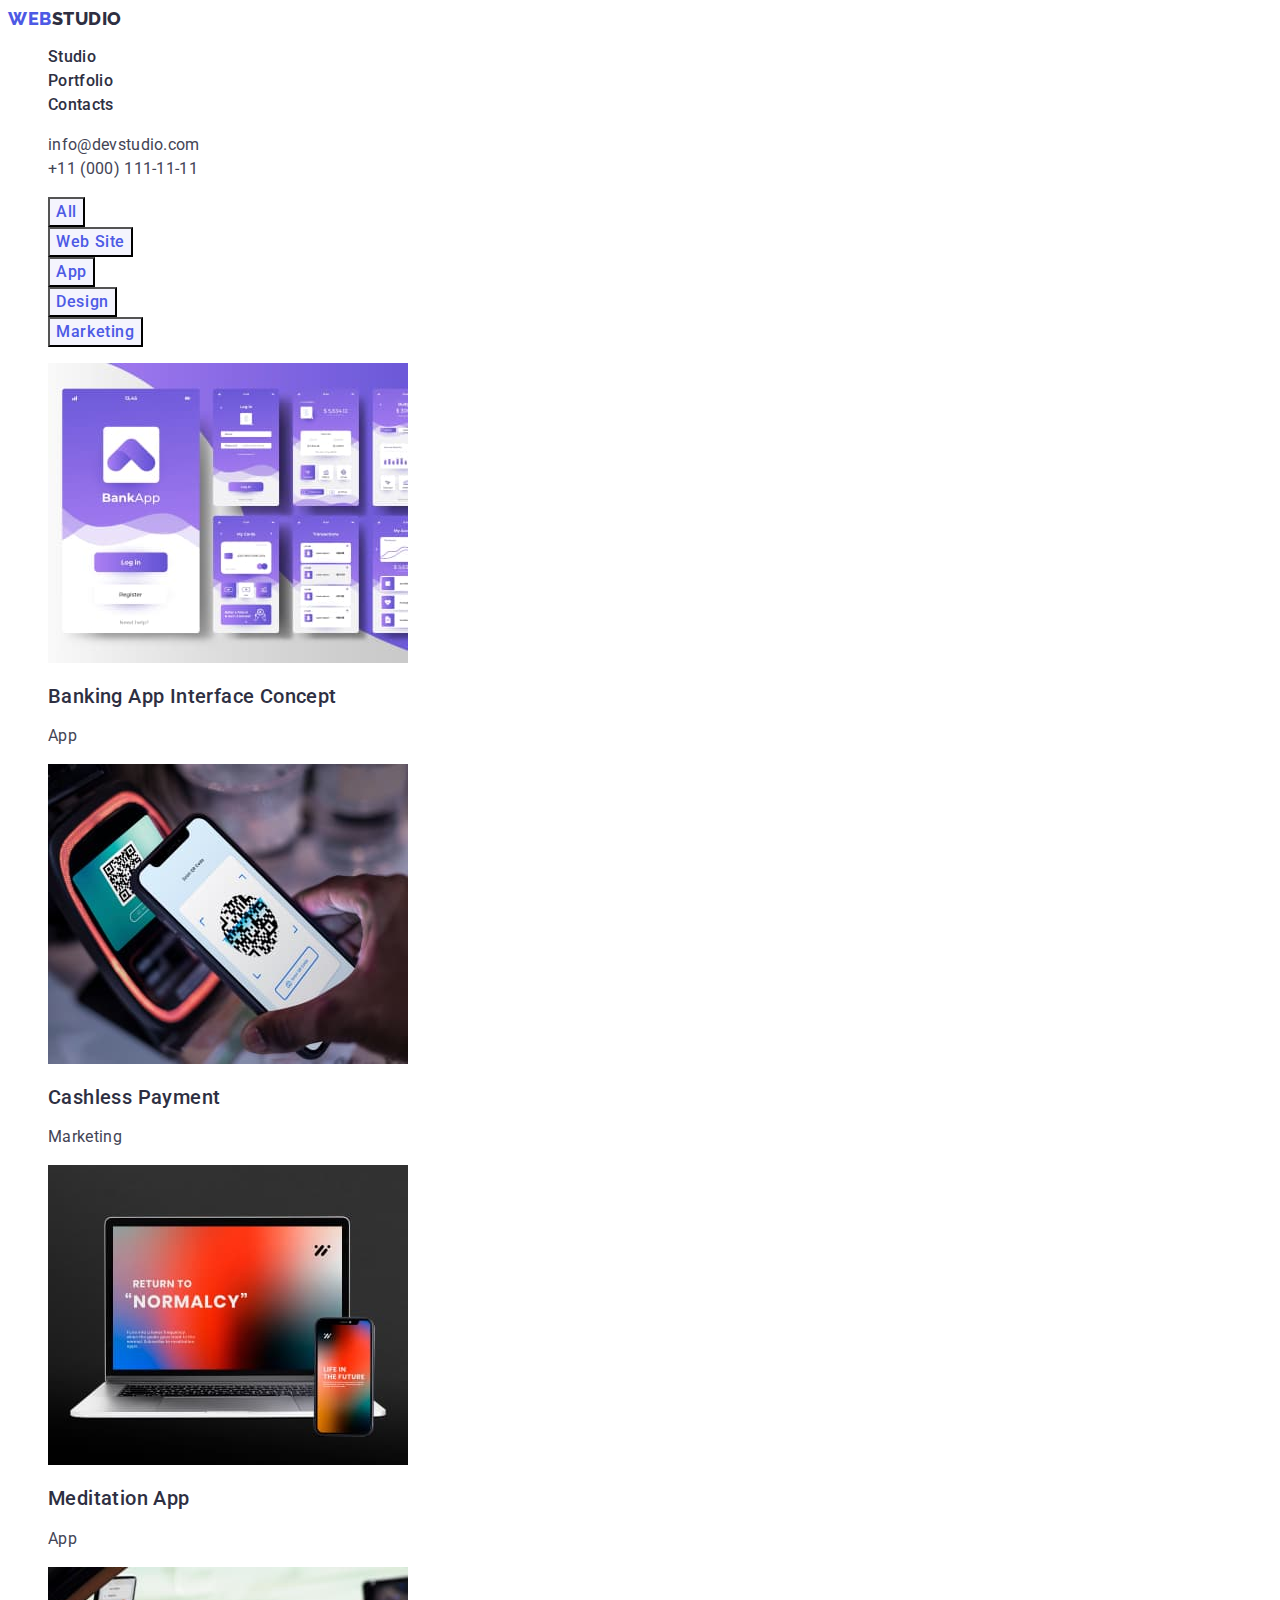
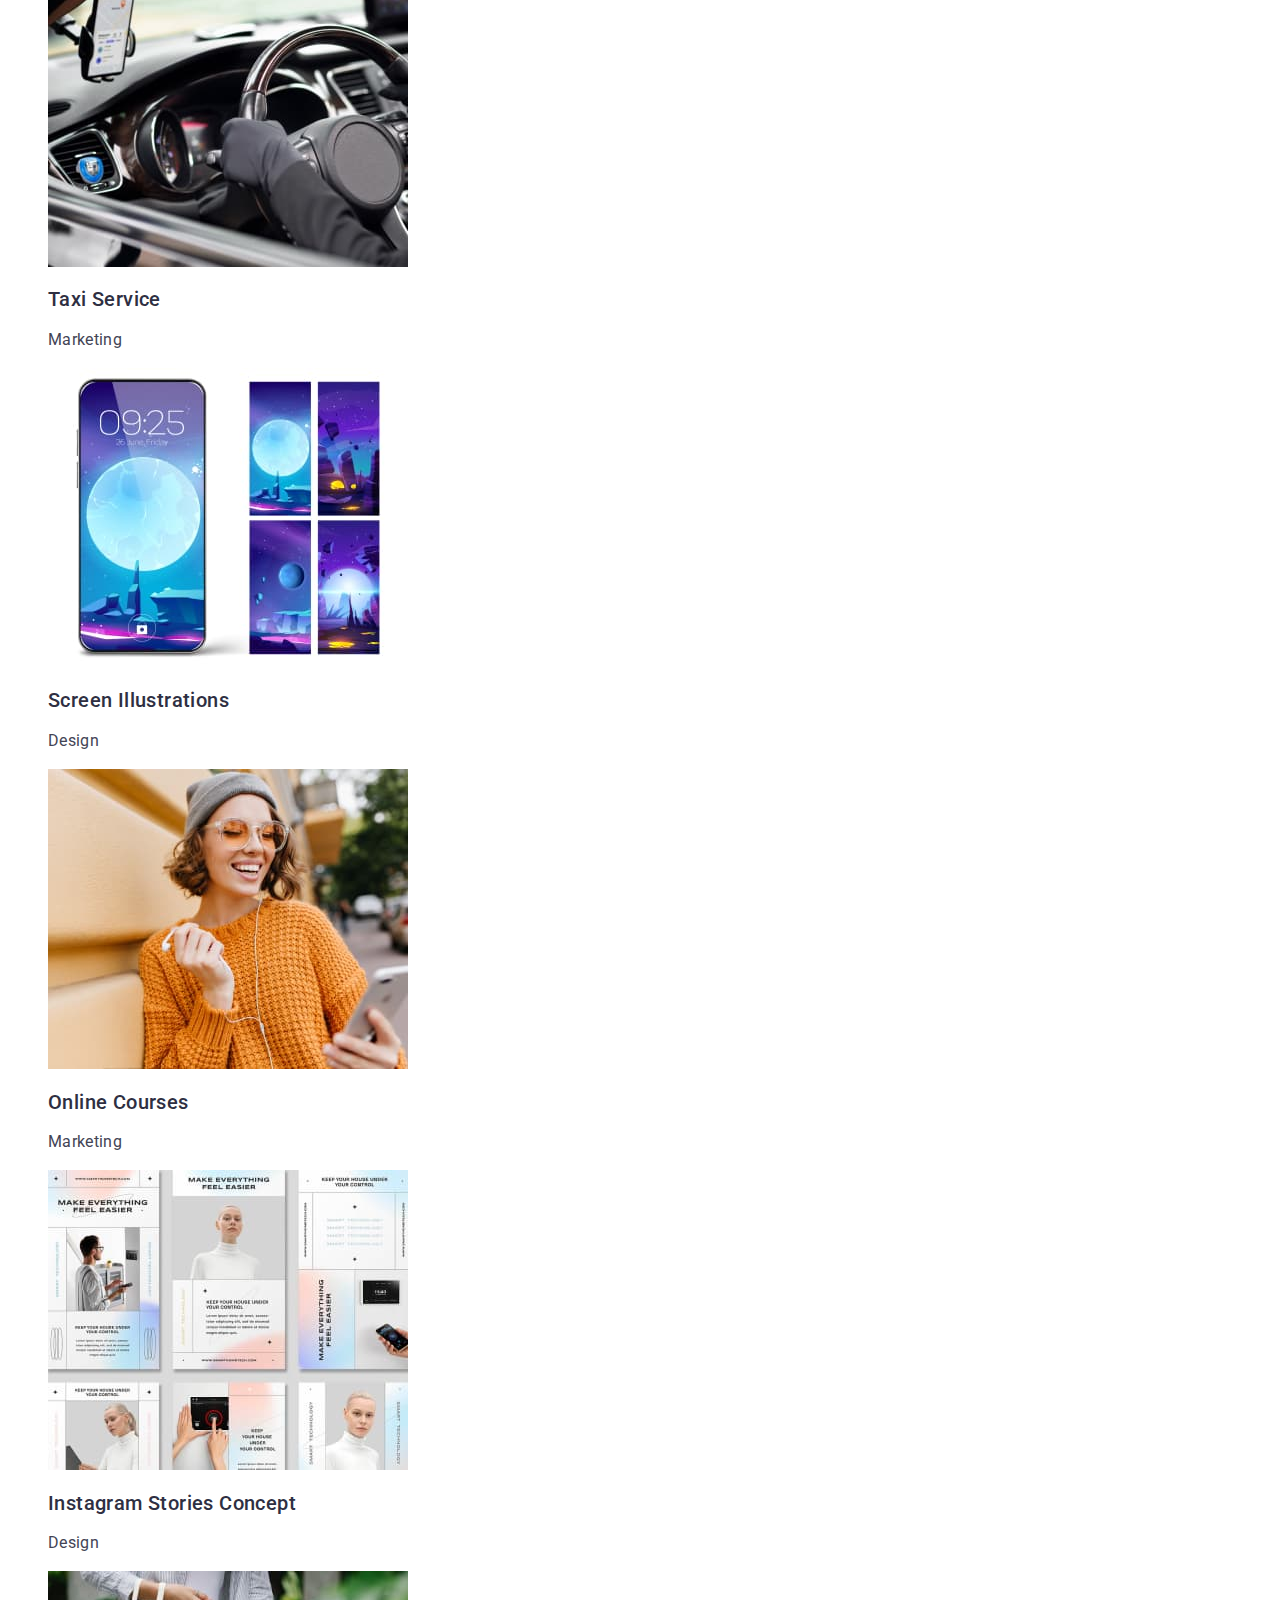
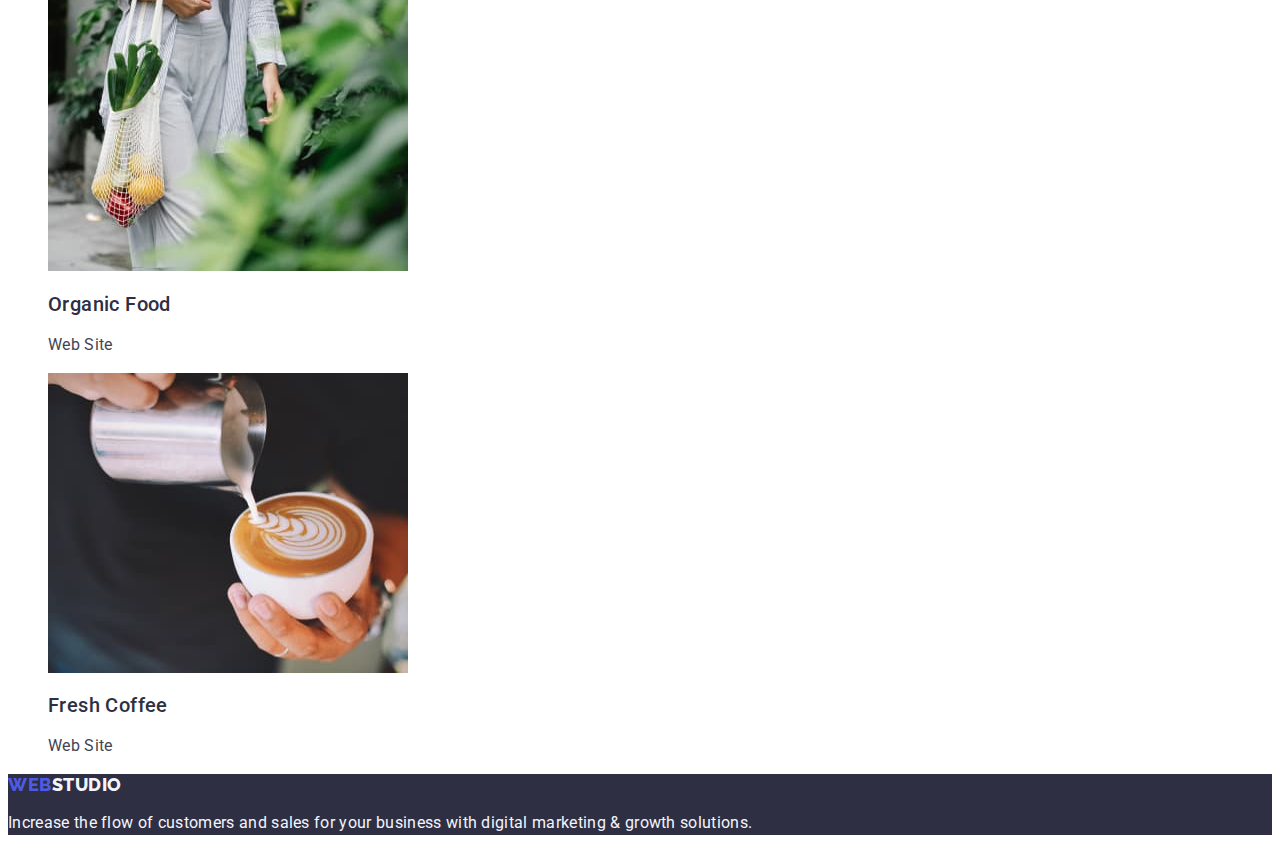
==== portfolio.html @ 02fd7aea "Initial commit" ====
<!DOCTYPE html>
<html lang="en">
<head>
    <meta charset="UTF-8">
    <meta http-equiv="X-UA-Compatible" content="IE=edge">
    <meta name="viewport" content="width=device-width, initial-scale=1.0">
    <title>Portfolio</title>
    <link rel="preconnect" href="https://fonts.googleapis.com">
    <link rel="preconnect" href="https://fonts.gstatic.com" crossorigin>
    <link href="https://fonts.googleapis.com/css2?family=Raleway:wght@800&family=Roboto:wght@400;500;700&display=swap" rel="stylesheet">
<link rel="stylesheet" href="./css/styles.css" />
</head>
<body>
    <!-- ============= HEADER ============= -->
<header class="page-header">
    <nav class="page-navigation">
        <a class="logo link" href="./index.html" rel="noopener noreferrer">Web<span class="logo-span">Studio</span></a>
        <ul class="nav-list list">
            <li class="nav-item">
                <a class="nav-link link" href="./index.html" rel="noopener noreferrer">Studio</a>
            </li>
            <li class="nav-item">
                <a class="nav-link link" href="./portfolio.html" rel="noopener noreferrer">Portfolio</a>
            </li>
            <li class="nav-item">
                <a class="nav-link link" href="" rel="noopener noreferrer">Contacts</a>
            </li>
        </ul>
    </nav>
    <address class="page-address">
        <ul class="address-list list">
            <li class="address-item">
                <a class="header-contacts link" href="mailto:info@devstudio.com">info@devstudio.com</a>
            </li>
            <li class="address-item">
                <a class="header-contacts link" href="tel:+110001111111">+11 (000) 111-11-11</a>
            </li>
        </ul>
    </address>
</header>
<!-- ================== MAIN ================== -->
    <main>
   <section class="portfolio-section">
                    <h1 hidden>Portfolio</h1>
            <ul class="portfolio-btn-list list">
                <li class="portfolio-btn-item">
                    <button class="portfolio-btn" type="button">All</button></li>
                <li class="portfolio-btn-item">
                    <button class="portfolio-btn" type="button">Web Site</button></li>
                <li class="portfolio-btn-item">
                    <button class="portfolio-btn" type="button">App</button></li>
                <li class="portfolio-btn-item">
                    <button class="portfolio-btn" type="button">Design</button></li>
                <li class="portfolio-btn-item">
                    <button class="portfolio-btn" type="button">Marketing</button></li>
            </ul>
            <!-- ========== LIST PICTURES ========== -->
            <ul class="portfolio-image-list list">
                <li class="portfolio-image-item">
                    <a class="portfolio-image-link link" href="">
                        <img class="portfolio-image" src="./images/port_img1.jpg" alt="Banking App Interface Concept picture" width="360">
                                                 
         <h2 class="portfolio-image-title"> Banking App Interface Concept</h2>
            <p class="portfolio-image-suptitle">App</p>
                    </a>
                </li>
                <li class="portfolio-image-item">
                    <a class="portfolio-image-link link" href="">
                        <img class="portfolio-image" src="./images/port_img2.jpg" alt="Cashless Payment picture" width="360">
                                   <h2 class="portfolio-image-title">Cashless Payment</h2>
                       <p class="portfolio-image-suptitle">Marketing</p>
                    </a>
                </li>
                <li class="portfolio-image-item">
                    <a class="portfolio-image-link link" href="">
                        <img class="portfolio-image" src="./images/port_img3.jpg" alt="Meditation App picture" width="360">
                     <h2 class="portfolio-image-title">Meditation App</h2>
                 <p class="portfolio-image-suptitle">App</p>
                    </a>
                </li>
                <li class="portfolio-image-item">
                    <a class="portfolio-image-link link" href="">
                        <img class="portfolio-image" src="./images/port_img4.jpg" alt="Taxi Service picture" width="360">
                <h2 class="portfolio-image-title">Taxi Service</h2>
                  <p class="portfolio-image-suptitle">Marketing</p>
                    </a>
                </li>
                <li class="portfolio-image-item">
                    <a class="portfolio-image-link link" href="">
                        <img class="portfolio-image" src="./images/port_img5.jpg" alt="Screen Illustrations picture" width="360">
                                                         <h2 class="portfolio-image-title">Screen Illustrations                                                                                                           </h2>
                     <p class="portfolio-image-suptitle">Design</p>
                    </a>
                </li>
                <li class="portfolio-image-item">
                    <a class="portfolio-image-link link" href="">
                        <img class="portfolio-image" src="./images/port_img6.jpg" alt="Online Courses picture" width="360">
             <h2 class="portfolio-image-title">Online Courses  </h2>
              <p class="portfolio-image-suptitle">Marketing</p>
                    </a>
                </li>
                <li class="portfolio-image-item">
                    <a class="portfolio-image-link link" href="">
                        <img class="portfolio-image" src="./images/port_img7.jpg" alt="Instagram Stories Concept picture" width="360">
                                <h2 class="portfolio-image-title">Instagram Stories Concept   </h2>
                      <p class="portfolio-image-suptitle">Design</p>
                    </a>
                </li>
                <li class="portfolio-image-item">
                    <a class="portfolio-image-link link" href="">
                        <img class="portfolio-image" src="./images/port_img8.jpg" alt="Organic Food picture" width="360">
          <h2 class="portfolio-image-title">Organic Food           </h2>
                                <p class="portfolio-image-suptitle">Web Site</p>
                    </a>
                </li>
                <li class="portfolio-image-item">
                    <a class="portfolio-image-link link" href="">
                        <img class="portfolio-image" src="./images/port_img9.jpg" alt="Fresh Coffee picture" width="360">
                <h2 class="portfolio-image-title">Fresh Coffee</h2>
             <p class="portfolio-image-suptitle">Web Site</p>
                    </a>
                </li>
            </ul>
        </section>
    </main>
<footer class="footer-section">
    <a class="logo link" href="./index.html" rel="noopener noreferrer">Web<span
            class="footer-logo">Studio</span></a>
    <p class="footer-suptitle">Increase the flow of customers and sales for your business with digital marketing &
        growth solutions.</p>
</footer>
</body>
</html>
---- css/styles.css ----
:root 
{--main-bg-color: #FFFFFF;
--iris-btn-background: #4D5AE5;
--main-text-color: #2E2F42;
--slate-contacts-color: #434455;
--hover-ocean-color: #404BBF;
--cloud-suptitle-light: #F4F4FD;}

body 
{font-family: "Roboto", sans-serif;
    background-color: var(--main-bg-color);
    color: var(--slate-contacts-color);
font-style: normal;}

.link {text-decoration: none;}
.list {list-style: none;}

    /* ========= HEADER ========= */
.logo 
{font-family: 'Raleway', sans-serif;
    font-weight: 800;
    font-size: 18px;
    line-height: 1.17;
     letter-spacing: 0.03em;
    text-transform: uppercase;
    color: var(--iris-btn-background);}

    .logo-span
    {font-family: 'Raleway', sans-serif;
        font-weight: 800;
        font-size: 18px;
        line-height: 1.17;
          letter-spacing: 0.03em;
        text-transform: uppercase;    
        color: var(--main-text-color);}
.nav-list
{list-style: none;}

 .nav-link 
 {  font-weight: 500;
    font-size: 16px;
    line-height: 1.5;
    letter-spacing: 0.02em;
    color: var(--main-text-color);}

    .nav-link:hover,
        .nav-link:focus 
        {color: var(--hover-ocean-color);}

    .page-address
    {font-style: normal;}
    
    .header-contacts
    {   font-weight: 400;
        font-size: 16px;
        line-height: 1.5;
        letter-spacing: 0.02em;
        color: var(--slate-contacts-color);}

.header-contacts:hover,
.header-contacts:focus 
{color: var(--hover-ocean-color);}

        /* ========= HERO ========= */
      .hero-section
        {background-color: var(--main-text-color);}

     .hero-title 
        {font-weight: 700;
            font-size: 56px;
            line-height: 1.07;
            text-align: center;
            letter-spacing: 0.02em;
            color: var(--main-bg-color);}

    .hero-btn
      {font-family: "Roboto", sans-serif;
        font-weight: 500;
         font-size: 16px;
        line-height: 1.5;
              letter-spacing: 0.04em;
        color: var(--main-bg-color);
           background-color: var(--iris-btn-background);
          cursor: pointer;
     } 
        
    .hero-btn:hover,
        .hero-btn:focus
        {
          background-color: var(--hover-ocean-color);} 

        /* ========= ADVANTAGES ========= */
        .advantages-list 
        {list-style: none;}

        .advantages-title
        {font-weight: 500;
          font-size: 20px;
          line-height: 1.2;
          letter-spacing: 0.02em;      
          color: var(--main-text-color);}

          .advantages-suptitle
          {font-weight: 400;
            font-size: 16px;
            line-height: 1.5;
           letter-spacing: 0.02em;
           color: var(--slate-contacts-color);}

           /* ========= ACTIVITY ========= */
.activity-title
{font-weight: 700;
  font-size: 36px;
  line-height: 1.11;
  text-align: center;
  letter-spacing: 0.02em;
  text-transform: capitalize;
  color: var(--main-text-color);}

.activity-list
{list-style: none;}

 /* ========= OUR TEAM ========= */
.team-section {background-color: var(--cloud-suptitle-light);}

.team-title
{font-weight: 700;
  font-size: 36px;
  line-height: 1.11;
  text-align: center;
  letter-spacing: 0.02em;
  text-transform: capitalize;
  color: var(--main-text-color);}

  
  .team-item {background-color: var(--main-bg-color);}

  .team-name
  {font-weight: 500;
    font-size: 20px;
    line-height: 24px;
    
    letter-spacing: 0.02em;
      color: var(--main-text-color);}

      .team-suptitle
      {font-weight: 400;
        font-size: 16px;
        line-height: 24px;
              
        letter-spacing: 0.02em;
              color: var(--slate-contacts-color);}

/* ========= FOOTER ========= */
.footer-section
{background-color: var(--main-text-color);}

.logo
{font-family: 'Raleway', sans-serif;
  font-weight: 800;
  font-size: 18px;
  line-height: 1.17;
  letter-spacing: 0.03em;
  text-transform: uppercase;
  color: var(--iris-btn-background);}

  .footer-logo
  {font-family: 'Raleway', sans-serif;
    font-weight: 800;
    font-size: 18px;
    line-height: 1.17;
         letter-spacing: 0.03em;
    text-transform: uppercase;
      color: var(--cloud-suptitle-light);}

  .footer-suptitle
  {font-weight: 400;
    font-size: 16px;
    line-height: 1.5; 
    letter-spacing: 0.02em;
    color: var(--cloud-suptitle-light);}

    /* ========= PORTFOLIO ========= */

   .portfolio-btn
    {font-family: "Roboto", sans-serif;
      font-weight: 500;
      font-size: 16px;
      line-height: 1.5;
      letter-spacing: 0.04em;
          color: var(--iris-btn-background);
        background-color: var(--cloud-suptitle-light);
      cursor: pointer;}

      .portfolio-btn:hover,
      .portfolio-btn:focus
      {background-color: var(--hover-ocean-color);
        color: var(--main-bg-color);      }

.portfolio-image-list
{list-style: none;}

.portfolio-image-title
{font-weight: 500;
  font-size: 20px;
  line-height: 1.2;
  letter-spacing: 0.02em;
  color: var(--main-text-color);}

  .portfolio-image-suptitle
  {font-weight: 400;
    font-size: 16px;
    line-height: 1.5;
      letter-spacing: 0.02em;
      color: var(--slate-contacts-color);}
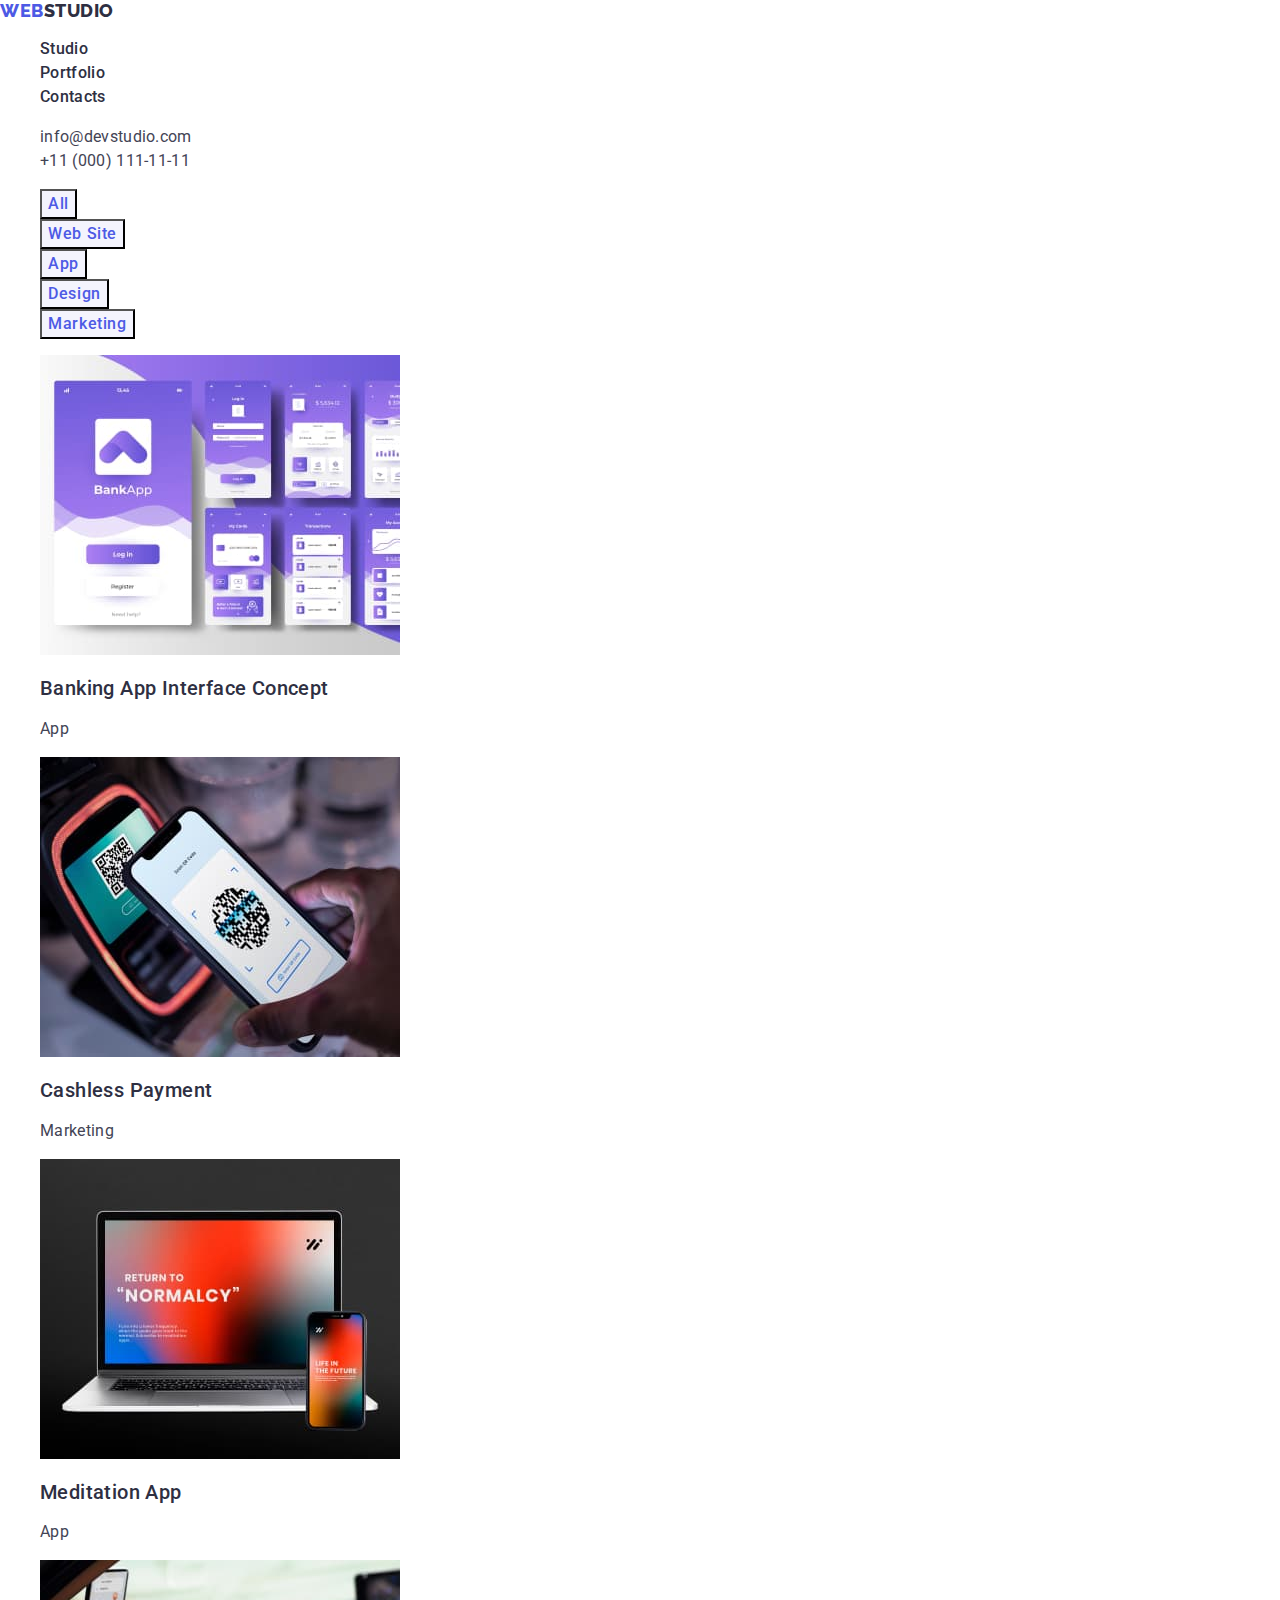
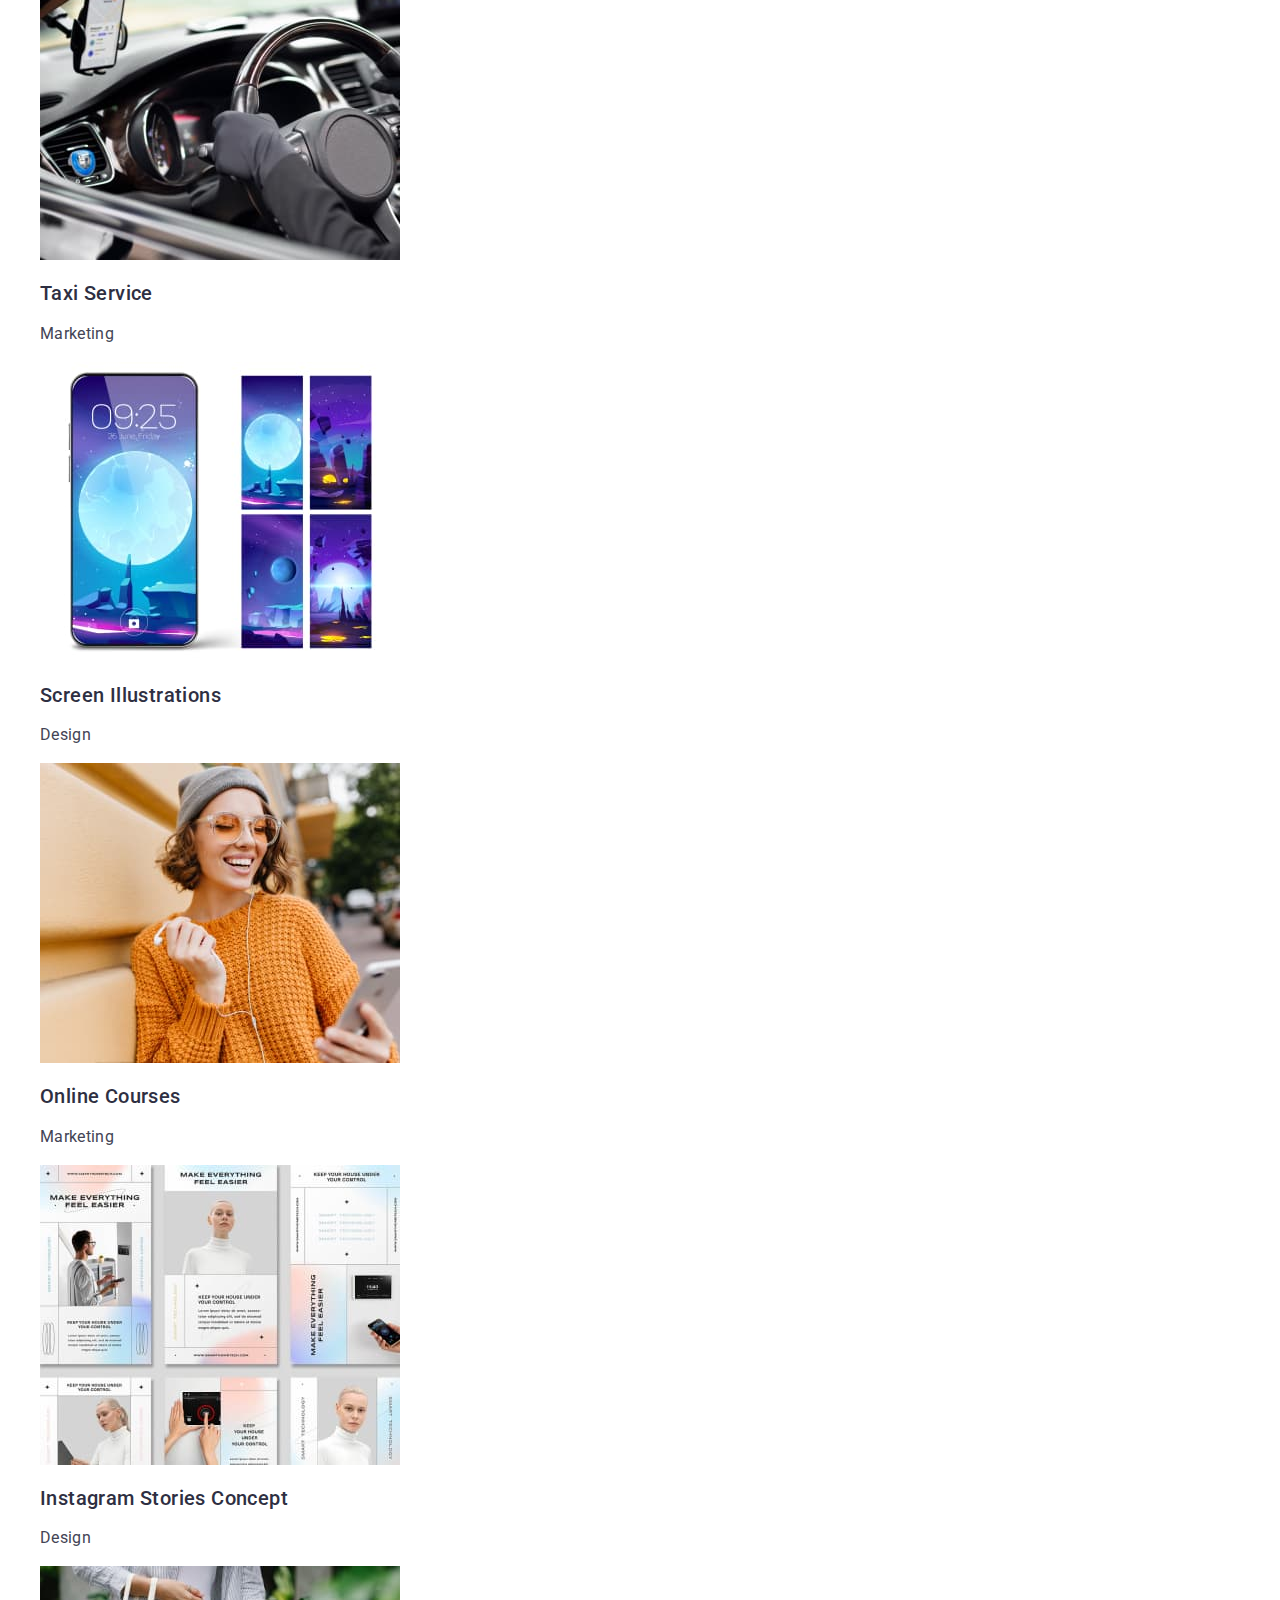
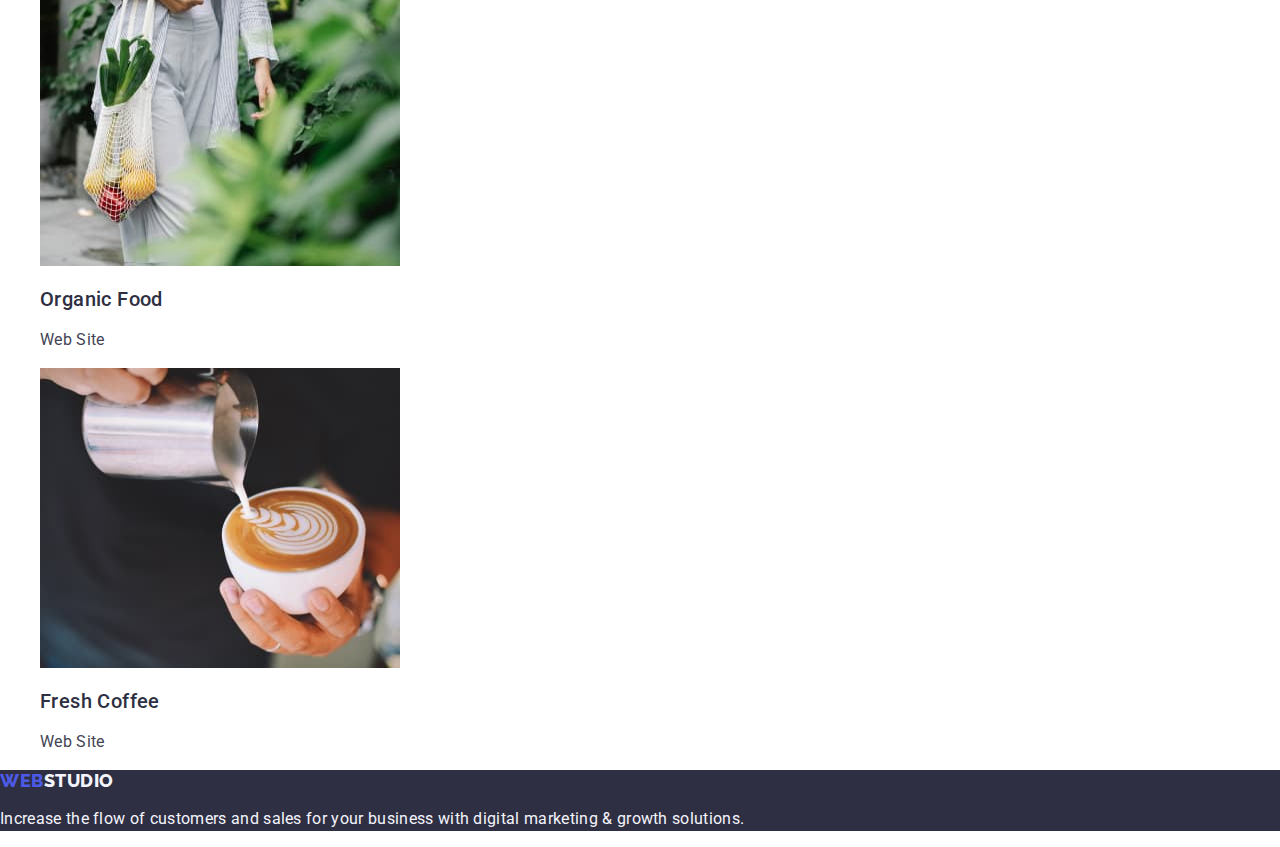
==== commit 1b0cbd4f: "333" ====
--- a/portfolio.html
+++ b/portfolio.html
@@ -8,27 +8,28 @@
     <link rel="preconnect" href="https://fonts.googleapis.com">
     <link rel="preconnect" href="https://fonts.gstatic.com" crossorigin>
     <link href="https://fonts.googleapis.com/css2?family=Raleway:wght@800&family=Roboto:wght@400;500;700&display=swap" rel="stylesheet">
-<link rel="stylesheet" href="./css/styles.css" />
+<link rel="stylesheet" href="https://cdn.jsdelivr.net/npm/modern-normalize@1.1.0/modern-normalize.min.css"/>
+    <link rel="stylesheet" href="./css/styles.css" />
 </head>
 <body>
     <!-- ============= HEADER ============= -->
 <header class="page-header">
     <nav class="page-navigation">
-        <a class="logo link" href="./index.html" rel="noopener noreferrer">Web<span class="logo-span">Studio</span></a>
-        <ul class="nav-list list">
+        <a class="logo" href="./index.html" rel="noopener noreferrer">Web<span class="logo-span">Studio</span></a>
+        <ul class="nav-list">
             <li class="nav-item">
-                <a class="nav-link link" href="./index.html" rel="noopener noreferrer">Studio</a>
+                <a class="nav-link" href="./index.html" rel="noopener noreferrer">Studio</a>
             </li>
             <li class="nav-item">
-                <a class="nav-link link" href="./portfolio.html" rel="noopener noreferrer">Portfolio</a>
+                <a class="nav-link" href="./portfolio.html" rel="noopener noreferrer">Portfolio</a>
             </li>
             <li class="nav-item">
-                <a class="nav-link link" href="" rel="noopener noreferrer">Contacts</a>
+                <a class="nav-link" href="" rel="noopener noreferrer">Contacts</a>
             </li>
         </ul>
     </nav>
     <address class="page-address">
-        <ul class="address-list list">
+        <ul class="address-list">
             <li class="address-item">
                 <a class="header-contacts link" href="mailto:info@devstudio.com">info@devstudio.com</a>
             </li>
@@ -42,7 +43,7 @@
     <main>
    <section class="portfolio-section">
                     <h1 hidden>Portfolio</h1>
-            <ul class="portfolio-btn-list list">
+            <ul class="portfolio-btn-list">
                 <li class="portfolio-btn-item">
                     <button class="portfolio-btn" type="button">All</button></li>
                 <li class="portfolio-btn-item">
@@ -55,9 +56,9 @@
                     <button class="portfolio-btn" type="button">Marketing</button></li>
             </ul>
             <!-- ========== LIST PICTURES ========== -->
-            <ul class="portfolio-image-list list">
+            <ul class="portfolio-image-list">
                 <li class="portfolio-image-item">
-                    <a class="portfolio-image-link link" href="">
+                    <a class="portfolio-image-link" href="">
                         <img class="portfolio-image" src="./images/port_img1.jpg" alt="Banking App Interface Concept picture" width="360">
                                                  
          <h2 class="portfolio-image-title"> Banking App Interface Concept</h2>
@@ -65,56 +66,56 @@
                     </a>
                 </li>
                 <li class="portfolio-image-item">
-                    <a class="portfolio-image-link link" href="">
+                    <a class="portfolio-image-link" href="">
                         <img class="portfolio-image" src="./images/port_img2.jpg" alt="Cashless Payment picture" width="360">
                                    <h2 class="portfolio-image-title">Cashless Payment</h2>
                        <p class="portfolio-image-suptitle">Marketing</p>
                     </a>
                 </li>
                 <li class="portfolio-image-item">
-                    <a class="portfolio-image-link link" href="">
+                    <a class="portfolio-image-link" href="">
                         <img class="portfolio-image" src="./images/port_img3.jpg" alt="Meditation App picture" width="360">
                      <h2 class="portfolio-image-title">Meditation App</h2>
                  <p class="portfolio-image-suptitle">App</p>
                     </a>
                 </li>
                 <li class="portfolio-image-item">
-                    <a class="portfolio-image-link link" href="">
+                    <a class="portfolio-image-link" href="">
                         <img class="portfolio-image" src="./images/port_img4.jpg" alt="Taxi Service picture" width="360">
                 <h2 class="portfolio-image-title">Taxi Service</h2>
                   <p class="portfolio-image-suptitle">Marketing</p>
                     </a>
                 </li>
                 <li class="portfolio-image-item">
-                    <a class="portfolio-image-link link" href="">
+                    <a class="portfolio-image-link" href="">
                         <img class="portfolio-image" src="./images/port_img5.jpg" alt="Screen Illustrations picture" width="360">
                                                          <h2 class="portfolio-image-title">Screen Illustrations                                                                                                           </h2>
                      <p class="portfolio-image-suptitle">Design</p>
                     </a>
                 </li>
                 <li class="portfolio-image-item">
-                    <a class="portfolio-image-link link" href="">
+                    <a class="portfolio-image-link" href="">
                         <img class="portfolio-image" src="./images/port_img6.jpg" alt="Online Courses picture" width="360">
              <h2 class="portfolio-image-title">Online Courses  </h2>
               <p class="portfolio-image-suptitle">Marketing</p>
                     </a>
                 </li>
                 <li class="portfolio-image-item">
-                    <a class="portfolio-image-link link" href="">
+                    <a class="portfolio-image-link" href="">
                         <img class="portfolio-image" src="./images/port_img7.jpg" alt="Instagram Stories Concept picture" width="360">
                                 <h2 class="portfolio-image-title">Instagram Stories Concept   </h2>
                       <p class="portfolio-image-suptitle">Design</p>
                     </a>
                 </li>
                 <li class="portfolio-image-item">
-                    <a class="portfolio-image-link link" href="">
+                    <a class="portfolio-image-link" href="">
                         <img class="portfolio-image" src="./images/port_img8.jpg" alt="Organic Food picture" width="360">
           <h2 class="portfolio-image-title">Organic Food           </h2>
                                 <p class="portfolio-image-suptitle">Web Site</p>
                     </a>
                 </li>
                 <li class="portfolio-image-item">
-                    <a class="portfolio-image-link link" href="">
+                    <a class="portfolio-image-link" href="">
                         <img class="portfolio-image" src="./images/port_img9.jpg" alt="Fresh Coffee picture" width="360">
                 <h2 class="portfolio-image-title">Fresh Coffee</h2>
              <p class="portfolio-image-suptitle">Web Site</p>
@@ -124,7 +125,7 @@
         </section>
     </main>
 <footer class="footer-section">
-    <a class="logo link" href="./index.html" rel="noopener noreferrer">Web<span
+    <a class="logo" href="./index.html" rel="noopener noreferrer">Web<span
             class="footer-logo">Studio</span></a>
     <p class="footer-suptitle">Increase the flow of customers and sales for your business with digital marketing &
         growth solutions.</p>
--- a/css/styles.css
+++ b/css/styles.css
@@ -12,8 +12,8 @@
     color: var(--slate-contacts-color);
 font-style: normal;}
 
-.link {text-decoration: none;}
-.list {list-style: none;}
+a {text-decoration: none;}
+ul {list-style: none;}
 
     /* ========= HEADER ========= */
 .logo 
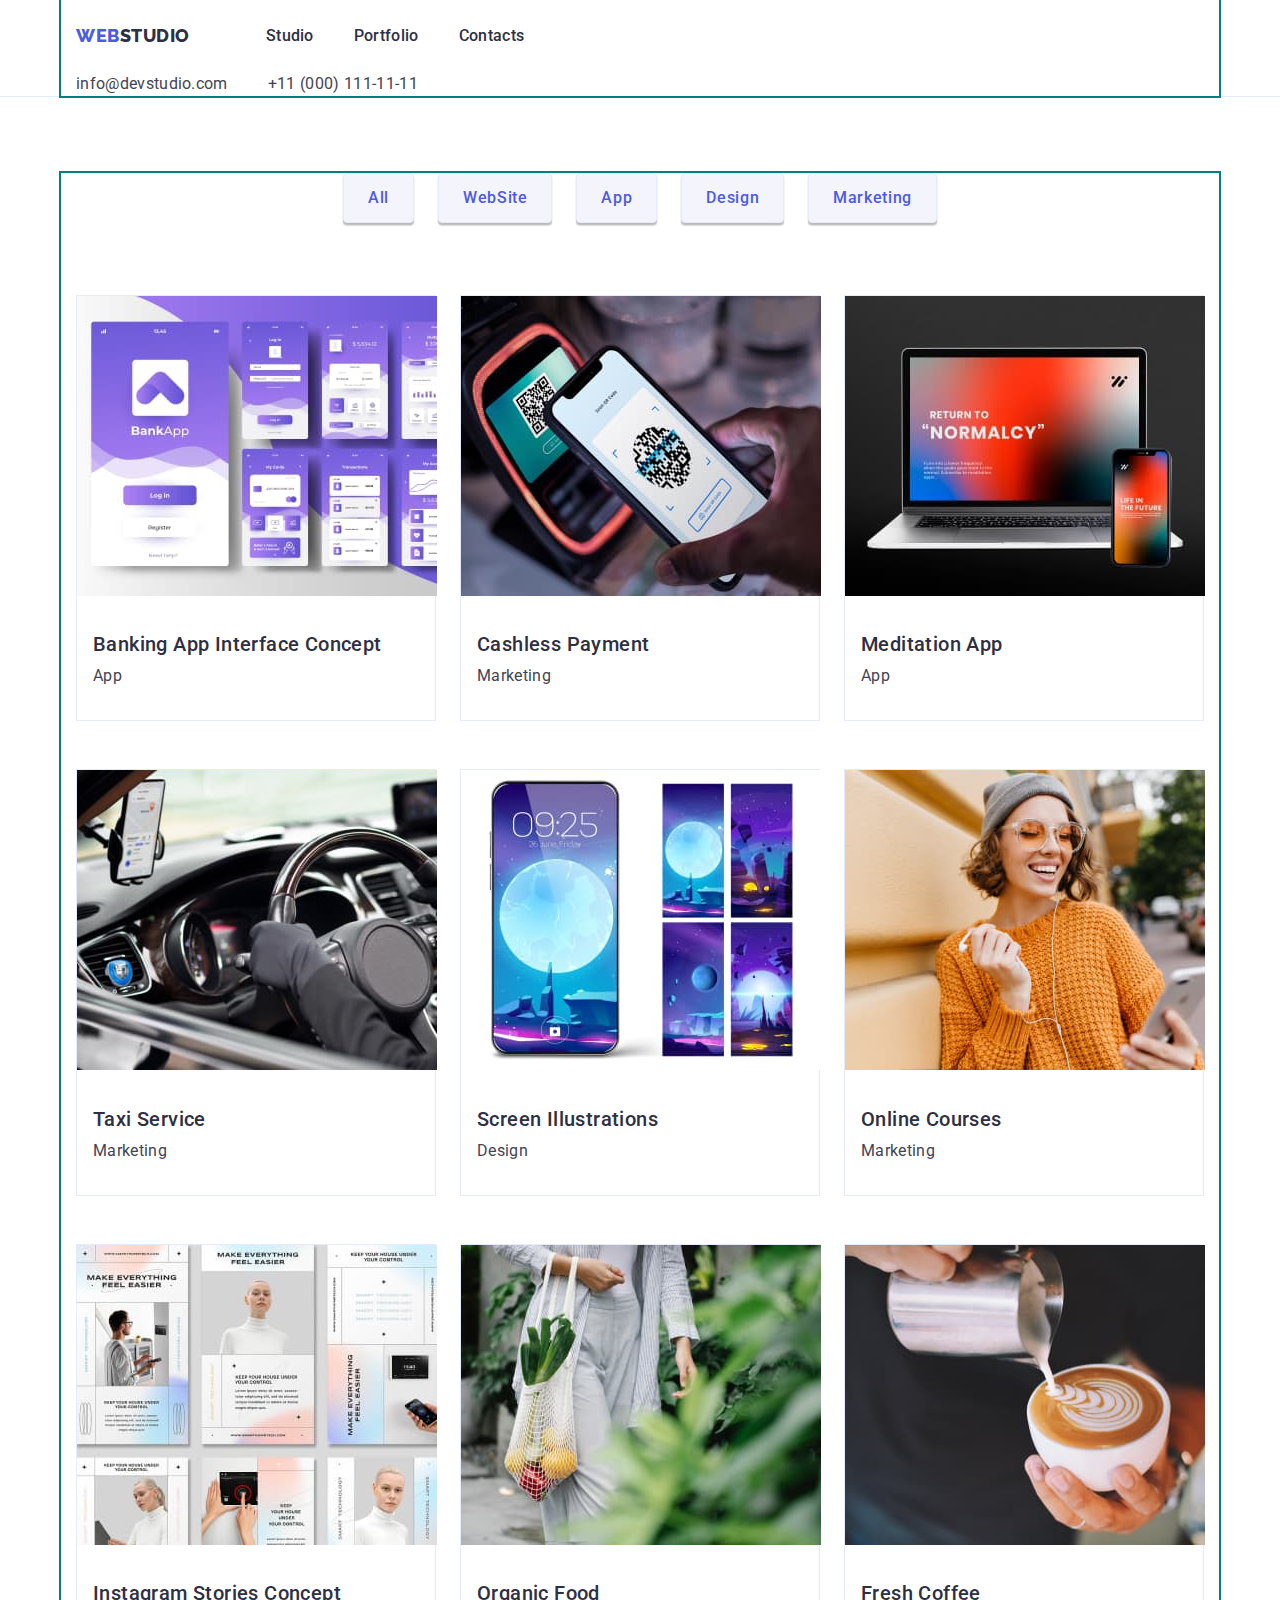
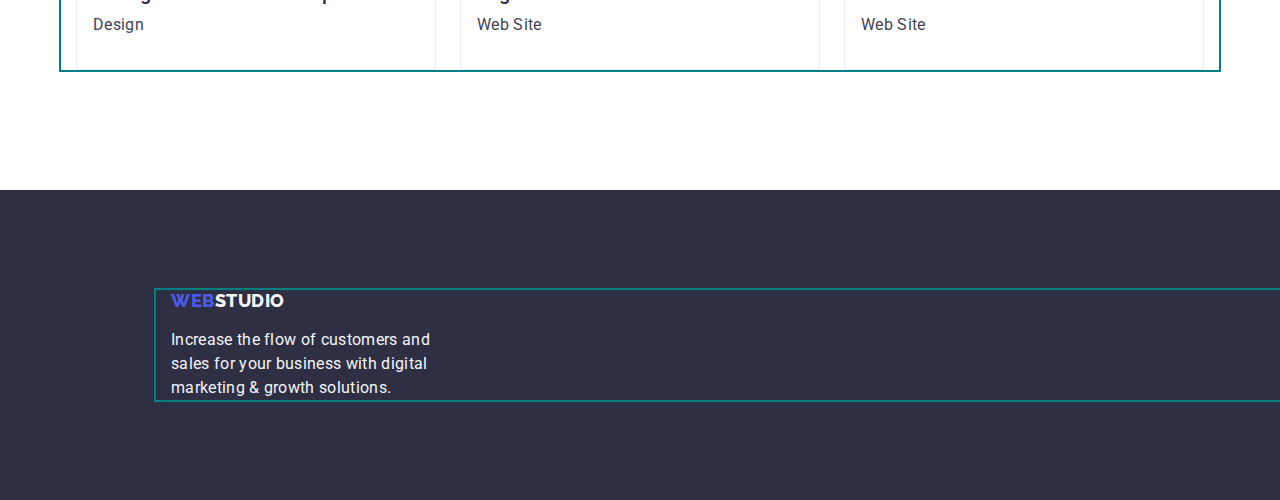
==== commit 8ded78af: "3333" ====
--- a/portfolio.html
+++ b/portfolio.html
@@ -14,40 +14,44 @@
 <body>
     <!-- ============= HEADER ============= -->
 <header class="page-header">
-    <nav class="page-navigation">
-        <a class="logo" href="./index.html" rel="noopener noreferrer">Web<span class="logo-span">Studio</span></a>
-        <ul class="nav-list">
-            <li class="nav-item">
-                <a class="nav-link" href="./index.html" rel="noopener noreferrer">Studio</a>
-            </li>
-            <li class="nav-item">
-                <a class="nav-link" href="./portfolio.html" rel="noopener noreferrer">Portfolio</a>
-            </li>
-            <li class="nav-item">
-                <a class="nav-link" href="" rel="noopener noreferrer">Contacts</a>
-            </li>
-        </ul>
-    </nav>
-    <address class="page-address">
-        <ul class="address-list">
-            <li class="address-item">
-                <a class="header-contacts link" href="mailto:info@devstudio.com">info@devstudio.com</a>
-            </li>
-            <li class="address-item">
-                <a class="header-contacts link" href="tel:+110001111111">+11 (000) 111-11-11</a>
-            </li>
-        </ul>
-    </address>
+    <div class="container">
+        <nav class="page-navigation">
+            <a class="logo link" href="./index.html" rel="noopener noreferrer">Web<span class="logo-span">Studio</span>
+            </a>
+            <ul class="nav-list">
+                <li class="nav-item">
+                    <a class="nav-link" href="./index.html" rel="noopener noreferrer">Studio</a>
+                </li>
+                <li class="nav-item">
+                    <a class="nav-link" href="./portfolio.html" rel="noopener noreferrer">Portfolio</a>
+                </li>
+                <li class="nav-item">
+                    <a class="nav-link" href="" rel="noopener noreferrer">Contacts</a>
+                </li>
+            </ul>
+        </nav>
+        <address class="page-address">
+            <ul class="address-list">
+                <li class="address-item">
+                    <a class="header-contacts" href="mailto:info@devstudio.com">info@devstudio.com</a>
+                </li>
+                <li class="address-item">
+                    <a class="header-contacts" href="tel:+110001111111">+11 (000) 111-11-11</a>
+                </li>
+            </ul>
+        </address>
+    </div>
 </header>
 <!-- ================== MAIN ================== -->
     <main>
    <section class="portfolio-section">
+    <div class="container">
                     <h1 hidden>Portfolio</h1>
             <ul class="portfolio-btn-list">
                 <li class="portfolio-btn-item">
                     <button class="portfolio-btn" type="button">All</button></li>
                 <li class="portfolio-btn-item">
-                    <button class="portfolio-btn" type="button">Web Site</button></li>
+                    <button class="portfolio-btn" type="button">WebSite</button></li>
                 <li class="portfolio-btn-item">
                     <button class="portfolio-btn" type="button">App</button></li>
                 <li class="portfolio-btn-item">
@@ -56,79 +60,86 @@
                     <button class="portfolio-btn" type="button">Marketing</button></li>
             </ul>
             <!-- ========== LIST PICTURES ========== -->
-            <ul class="portfolio-image-list">
-                <li class="portfolio-image-item">
-                    <a class="portfolio-image-link" href="">
-                        <img class="portfolio-image" src="./images/port_img1.jpg" alt="Banking App Interface Concept picture" width="360">
-                                                 
-         <h2 class="portfolio-image-title"> Banking App Interface Concept</h2>
-            <p class="portfolio-image-suptitle">App</p>
-                    </a>
-                </li>
-                <li class="portfolio-image-item">
-                    <a class="portfolio-image-link" href="">
-                        <img class="portfolio-image" src="./images/port_img2.jpg" alt="Cashless Payment picture" width="360">
-                                   <h2 class="portfolio-image-title">Cashless Payment</h2>
-                       <p class="portfolio-image-suptitle">Marketing</p>
-                    </a>
-                </li>
-                <li class="portfolio-image-item">
-                    <a class="portfolio-image-link" href="">
-                        <img class="portfolio-image" src="./images/port_img3.jpg" alt="Meditation App picture" width="360">
-                     <h2 class="portfolio-image-title">Meditation App</h2>
-                 <p class="portfolio-image-suptitle">App</p>
-                    </a>
-                </li>
-                <li class="portfolio-image-item">
-                    <a class="portfolio-image-link" href="">
-                        <img class="portfolio-image" src="./images/port_img4.jpg" alt="Taxi Service picture" width="360">
-                <h2 class="portfolio-image-title">Taxi Service</h2>
-                  <p class="portfolio-image-suptitle">Marketing</p>
-                    </a>
-                </li>
-                <li class="portfolio-image-item">
-                    <a class="portfolio-image-link" href="">
-                        <img class="portfolio-image" src="./images/port_img5.jpg" alt="Screen Illustrations picture" width="360">
-                                                         <h2 class="portfolio-image-title">Screen Illustrations                                                                                                           </h2>
-                     <p class="portfolio-image-suptitle">Design</p>
-                    </a>
-                </li>
-                <li class="portfolio-image-item">
-                    <a class="portfolio-image-link" href="">
-                        <img class="portfolio-image" src="./images/port_img6.jpg" alt="Online Courses picture" width="360">
-             <h2 class="portfolio-image-title">Online Courses  </h2>
-              <p class="portfolio-image-suptitle">Marketing</p>
-                    </a>
-                </li>
-                <li class="portfolio-image-item">
-                    <a class="portfolio-image-link" href="">
-                        <img class="portfolio-image" src="./images/port_img7.jpg" alt="Instagram Stories Concept picture" width="360">
-                                <h2 class="portfolio-image-title">Instagram Stories Concept   </h2>
-                      <p class="portfolio-image-suptitle">Design</p>
-                    </a>
-                </li>
-                <li class="portfolio-image-item">
-                    <a class="portfolio-image-link" href="">
-                        <img class="portfolio-image" src="./images/port_img8.jpg" alt="Organic Food picture" width="360">
-          <h2 class="portfolio-image-title">Organic Food           </h2>
-                                <p class="portfolio-image-suptitle">Web Site</p>
-                    </a>
-                </li>
-                <li class="portfolio-image-item">
-                    <a class="portfolio-image-link" href="">
-                        <img class="portfolio-image" src="./images/port_img9.jpg" alt="Fresh Coffee picture" width="360">
-                <h2 class="portfolio-image-title">Fresh Coffee</h2>
-             <p class="portfolio-image-suptitle">Web Site</p>
-                    </a>
-                </li>
-            </ul>
+            
+                <ul class="portfolio-image-list">
+                    <li class="portfolio-image-item">
+                        <a class="portfolio-image-link" href="">
+                            <img class="portfolio-image" src="./images/port_img1.jpg" alt="Banking App Interface Concept picture"
+                                width="360">
+                
+                            <h2 class="portfolio-image-title"> Banking App Interface Concept</h2>
+                            <p class="portfolio-image-suptitle">App</p>
+                        </a>
+                    </li>
+                    <li class="portfolio-image-item">
+                        <a class="portfolio-image-link" href="">
+                            <img class="portfolio-image" src="./images/port_img2.jpg" alt="Cashless Payment picture" width="360">
+                            <h2 class="portfolio-image-title">Cashless Payment</h2>
+                            <p class="portfolio-image-suptitle">Marketing</p>
+                        </a>
+                    </li>
+                    <li class="portfolio-image-item">
+                        <a class="portfolio-image-link" href="">
+                            <img class="portfolio-image" src="./images/port_img3.jpg" alt="Meditation App picture" width="360">
+                            <h2 class="portfolio-image-title">Meditation App</h2>
+                            <p class="portfolio-image-suptitle">App</p>
+                        </a>
+                    </li>
+                    <li class="portfolio-image-item">
+                        <a class="portfolio-image-link" href="">
+                            <img class="portfolio-image" src="./images/port_img4.jpg" alt="Taxi Service picture" width="360">
+                            <h2 class="portfolio-image-title">Taxi Service</h2>
+                            <p class="portfolio-image-suptitle">Marketing</p>
+                        </a>
+                    </li>
+                    <li class="portfolio-image-item">
+                        <a class="portfolio-image-link" href="">
+                            <img class="portfolio-image" src="./images/port_img5.jpg" alt="Screen Illustrations picture" width="360">
+                            <h2 class="portfolio-image-title">Screen Illustrations </h2>
+                            <p class="portfolio-image-suptitle">Design</p>
+                        </a>
+                    </li>
+                    <li class="portfolio-image-item">
+                        <a class="portfolio-image-link" href="">
+                            <img class="portfolio-image" src="./images/port_img6.jpg" alt="Online Courses picture" width="360">
+                            <h2 class="portfolio-image-title">Online Courses </h2>
+                            <p class="portfolio-image-suptitle">Marketing</p>
+                        </a>
+                    </li>
+                    <li class="portfolio-image-item">
+                        <a class="portfolio-image-link" href="">
+                            <img class="portfolio-image" src="./images/port_img7.jpg" alt="Instagram Stories Concept picture"
+                                width="360">
+                            <h2 class="portfolio-image-title">Instagram Stories Concept </h2>
+                            <p class="portfolio-image-suptitle">Design</p>
+                        </a>
+                    </li>
+                    <li class="portfolio-image-item">
+                        <a class="portfolio-image-link" href="">
+                            <img class="portfolio-image" src="./images/port_img8.jpg" alt="Organic Food picture" width="360">
+                            <h2 class="portfolio-image-title">Organic Food </h2>
+                            <p class="portfolio-image-suptitle">Web Site</p>
+                        </a>
+                    </li>
+                    <li class="portfolio-image-item">
+                        <a class="portfolio-image-link" href="">
+                            <img class="portfolio-image" src="./images/port_img9.jpg" alt="Fresh Coffee picture" width="360">
+                            <h2 class="portfolio-image-title">Fresh Coffee</h2>
+                            <p class="portfolio-image-suptitle">Web Site</p>
+                        </a>
+                    </li>
+                </ul>
+            </div>
         </section>
     </main>
 <footer class="footer-section">
-    <a class="logo" href="./index.html" rel="noopener noreferrer">Web<span
-            class="footer-logo">Studio</span></a>
-    <p class="footer-suptitle">Increase the flow of customers and sales for your business with digital marketing &
-        growth solutions.</p>
+    <div class="container">
+        <a class="logo" href="./index.html" rel="noopener noreferrer">Web<span class="footer-logo">Studio</span>
+        </a>
+        <p class="footer-suptitle">Increase the flow of customers and sales for your business with digital marketing &
+            growth
+            solutions.</p>
+    </div>
 </footer>
 </body>
 </html>--- a/css/styles.css
+++ b/css/styles.css
@@ -13,9 +13,35 @@
 font-style: normal;}
 
 a {text-decoration: none;}
-ul {list-style: none;}
+ul, ol {
+  list-style-type: none;
+  margin: 0;
+  padding: 0;}
+h1,
+h2,
+h3,
+h4,
+h5,
+h6,
+p {margin: 0;}
+
+.container 
+{width: 1158px;
+outline: 2px solid teal;
+margin: 0 auto;
+padding: 0 15px;}
 
     /* ========= HEADER ========= */
+   .page-header 
+   {
+    display: flex;
+    border-bottom: 1px solid #e7e9fc;
+    }
+
+    .page-navigation
+     {display: flex;
+    align-items: center;}
+
 .logo 
 {font-family: 'Raleway', sans-serif;
     font-weight: 800;
@@ -32,12 +58,18 @@
         line-height: 1.17;
           letter-spacing: 0.03em;
         text-transform: uppercase;    
-        color: var(--main-text-color);}
+        color: var(--main-text-color);
+      margin-right: 76px;}
+
 .nav-list
-{list-style: none;}
+{display: flex;
+gap: 40px;}
+
+.nav-item {padding: 24px 0;}
 
  .nav-link 
  {  font-weight: 500;
+  
     font-size: 16px;
     line-height: 1.5;
     letter-spacing: 0.02em;
@@ -48,57 +80,82 @@
         {color: var(--hover-ocean-color);}
 
     .page-address
-    {font-style: normal;}
+    {font-style: normal;
+
+  }
+
+    .address-list {display: flex; 
+    gap: 40px; 
+  margin-left: auto;  }
     
+  
     .header-contacts
     {   font-weight: 400;
         font-size: 16px;
         line-height: 1.5;
         letter-spacing: 0.02em;
-        color: var(--slate-contacts-color);}
+        color: var(--slate-contacts-color);
+     }
 
 .header-contacts:hover,
 .header-contacts:focus 
 {color: var(--hover-ocean-color);}
 
         /* ========= HERO ========= */
-      .hero-section
-        {background-color: var(--main-text-color);}
-
-     .hero-title 
-        {font-weight: 700;
-            font-size: 56px;
-            line-height: 1.07;
-            text-align: center;
-            letter-spacing: 0.02em;
-            color: var(--main-bg-color);}
+
+ .hero-section
+   {background-color: var(--main-text-color);
+  padding: 188px 0;
+  text-align: center;
+  }
+
+ .hero-title 
+  {font-weight: 700;
+    font-size: 56px;
+    line-height: 1.07;
+    
+    letter-spacing: 0.02em;
+    color: var(--main-bg-color);
+  margin-bottom: 48px;}
 
     .hero-btn
-      {font-family: "Roboto", sans-serif;
-        font-weight: 500;
-         font-size: 16px;
-        line-height: 1.5;
-              letter-spacing: 0.04em;
-        color: var(--main-bg-color);
-           background-color: var(--iris-btn-background);
-          cursor: pointer;
-     } 
-        
-    .hero-btn:hover,
-        .hero-btn:focus
-        {
-          background-color: var(--hover-ocean-color);} 
+    {font-family: "Roboto", sans-serif;
+    display: inline-block;
+  margin: 0 auto;
+font-weight: 500;
+    font-size: 16px;
+  line-height: 1.5;
+    letter-spacing: 0.04em;
+  color: var(--main-bg-color);
+    background-color: var(--iris-btn-background);
+    cursor: pointer; 
+  box-shadow: 0px 4px 4px rgba(0, 0, 0, 0.15);
+      border-radius: 4px;
+     padding: 16px 32px;
+    border: 1px solid transparent;}
+                  
+  .hero-btn:hover,
+  .hero-btn:focus
+        { background-color: var(--hover-ocean-color);} 
 
         /* ========= ADVANTAGES ========= */
+  .advantages-section {padding: 120px 156px;
+ }
+  
+
         .advantages-list 
-        {list-style: none;}
+        {display: flex;
+            gap: 24px;}
+
+  .advantages-item {width: 264px;}
 
         .advantages-title
         {font-weight: 500;
           font-size: 20px;
           line-height: 1.2;
           letter-spacing: 0.02em;      
-          color: var(--main-text-color);}
+          color: var(--main-text-color);
+        margin-bottom: 8px;}
 
           .advantages-suptitle
           {font-weight: 400;
@@ -108,6 +165,8 @@
            color: var(--slate-contacts-color);}
 
            /* ========= ACTIVITY ========= */
+.activity-section {padding-bottom: 120px;}
+
 .activity-title
 {font-weight: 700;
   font-size: 36px;
@@ -115,13 +174,20 @@
   text-align: center;
   letter-spacing: 0.02em;
   text-transform: capitalize;
-  color: var(--main-text-color);}
+  color: var(--main-text-color);
+margin-bottom: 72px;}
 
 .activity-list
-{list-style: none;}
+ {
+   display: flex;
+   gap: 24px;
+ }
 
  /* ========= OUR TEAM ========= */
-.team-section {background-color: var(--cloud-suptitle-light);}
+.team-section {background-color: var(--cloud-suptitle-light);
+ padding-top: 120px;
+ padding-bottom: 120px; 
+}
 
 .team-title
 {font-weight: 700;
@@ -130,30 +196,42 @@
   text-align: center;
   letter-spacing: 0.02em;
   text-transform: capitalize;
-  color: var(--main-text-color);}
-
-  
-  .team-item {background-color: var(--main-bg-color);}
+  color: var(--main-text-color);
+
+margin-bottom: 72px;}
+
+  .team-list  {
+     display: flex;
+     gap: 24px;
+   }
+  
+  .team-item {background-color: var(--main-bg-color);
+  width: calc((100% - 72px) / 4);}
 
   .team-name
   {font-weight: 500;
     font-size: 20px;
     line-height: 24px;
-    
+    text-align: center;
     letter-spacing: 0.02em;
-      color: var(--main-text-color);}
+      color: var(--main-text-color);
+    padding: 32px 16px 0 16px;
+  margin-bottom: 8px;}
 
       .team-suptitle
       {font-weight: 400;
         font-size: 16px;
         line-height: 24px;
-              
+        text-align: center;
         letter-spacing: 0.02em;
-              color: var(--slate-contacts-color);}
+              color: var(--slate-contacts-color);
+            padding-bottom: 32px;}
 
 /* ========= FOOTER ========= */
 .footer-section
-{background-color: var(--main-text-color);}
+{background-color: var(--main-text-color);
+padding: 100px 0 100px 156px;
+}
 
 .logo
 {font-family: 'Raleway', sans-serif;
@@ -178,38 +256,77 @@
     font-size: 16px;
     line-height: 1.5; 
     letter-spacing: 0.02em;
-    color: var(--cloud-suptitle-light);}
+    color: var(--cloud-suptitle-light);
+  width: 264px;
+margin-top: 16px;}
 
     /* ========= PORTFOLIO ========= */
-
-   .portfolio-btn
+.portfolio-section 
+{padding-top: 76px;
+padding-bottom: 120px;}
+
+.portfolio-btn-list 
+{display: flex;
+justify-content: center;
+  gap: 24px;
+margin-bottom: 72px;
+padding: 0 427px 0 427px;}
+  
+.portfolio-btn
     {font-family: "Roboto", sans-serif;
+      display: inline-block;
       font-weight: 500;
       font-size: 16px;
       line-height: 1.5;
       letter-spacing: 0.04em;
+box-shadow: 0px 3px 1px rgba(0, 0, 0, 0.1), 0px 2px 1px rgba(0, 0, 0, 0.08), 0px 2px 2px rgba(0, 0, 0, 0.12);
+  border-radius: 4px;
           color: var(--iris-btn-background);
         background-color: var(--cloud-suptitle-light);
-      cursor: pointer;}
+      cursor: pointer;
+    padding: 12px 24px; 
+  
+    border: 1px solid #e7e9fc;
+    
+    
+}
 
       .portfolio-btn:hover,
       .portfolio-btn:focus
       {background-color: var(--hover-ocean-color);
-        color: var(--main-bg-color);      }
+        color: var(--main-bg-color); 
+      border: 1px solid transparent;     }
 
 .portfolio-image-list
-{list-style: none;}
+{display: flex;
+flex-wrap: wrap;
+column-gap: 24px;
+row-gap: 48px;
+
+}
+
+.portfolio-image-item
+{border: 1px solid #E7E9FC;
+  width: calc((100% - 48px) / 3);
+}
 
 .portfolio-image-title
 {font-weight: 500;
   font-size: 20px;
   line-height: 1.2;
   letter-spacing: 0.02em;
-  color: var(--main-text-color);}
+  color: var(--main-text-color);
+padding-top: 32px;
+padding-left: 16px;
+margin-bottom: 8px;}
 
   .portfolio-image-suptitle
   {font-weight: 400;
     font-size: 16px;
     line-height: 1.5;
       letter-spacing: 0.02em;
-      color: var(--slate-contacts-color);}+      color: var(--slate-contacts-color);
+    padding-left: 16px;
+  padding-bottom: 32px;}
+
+            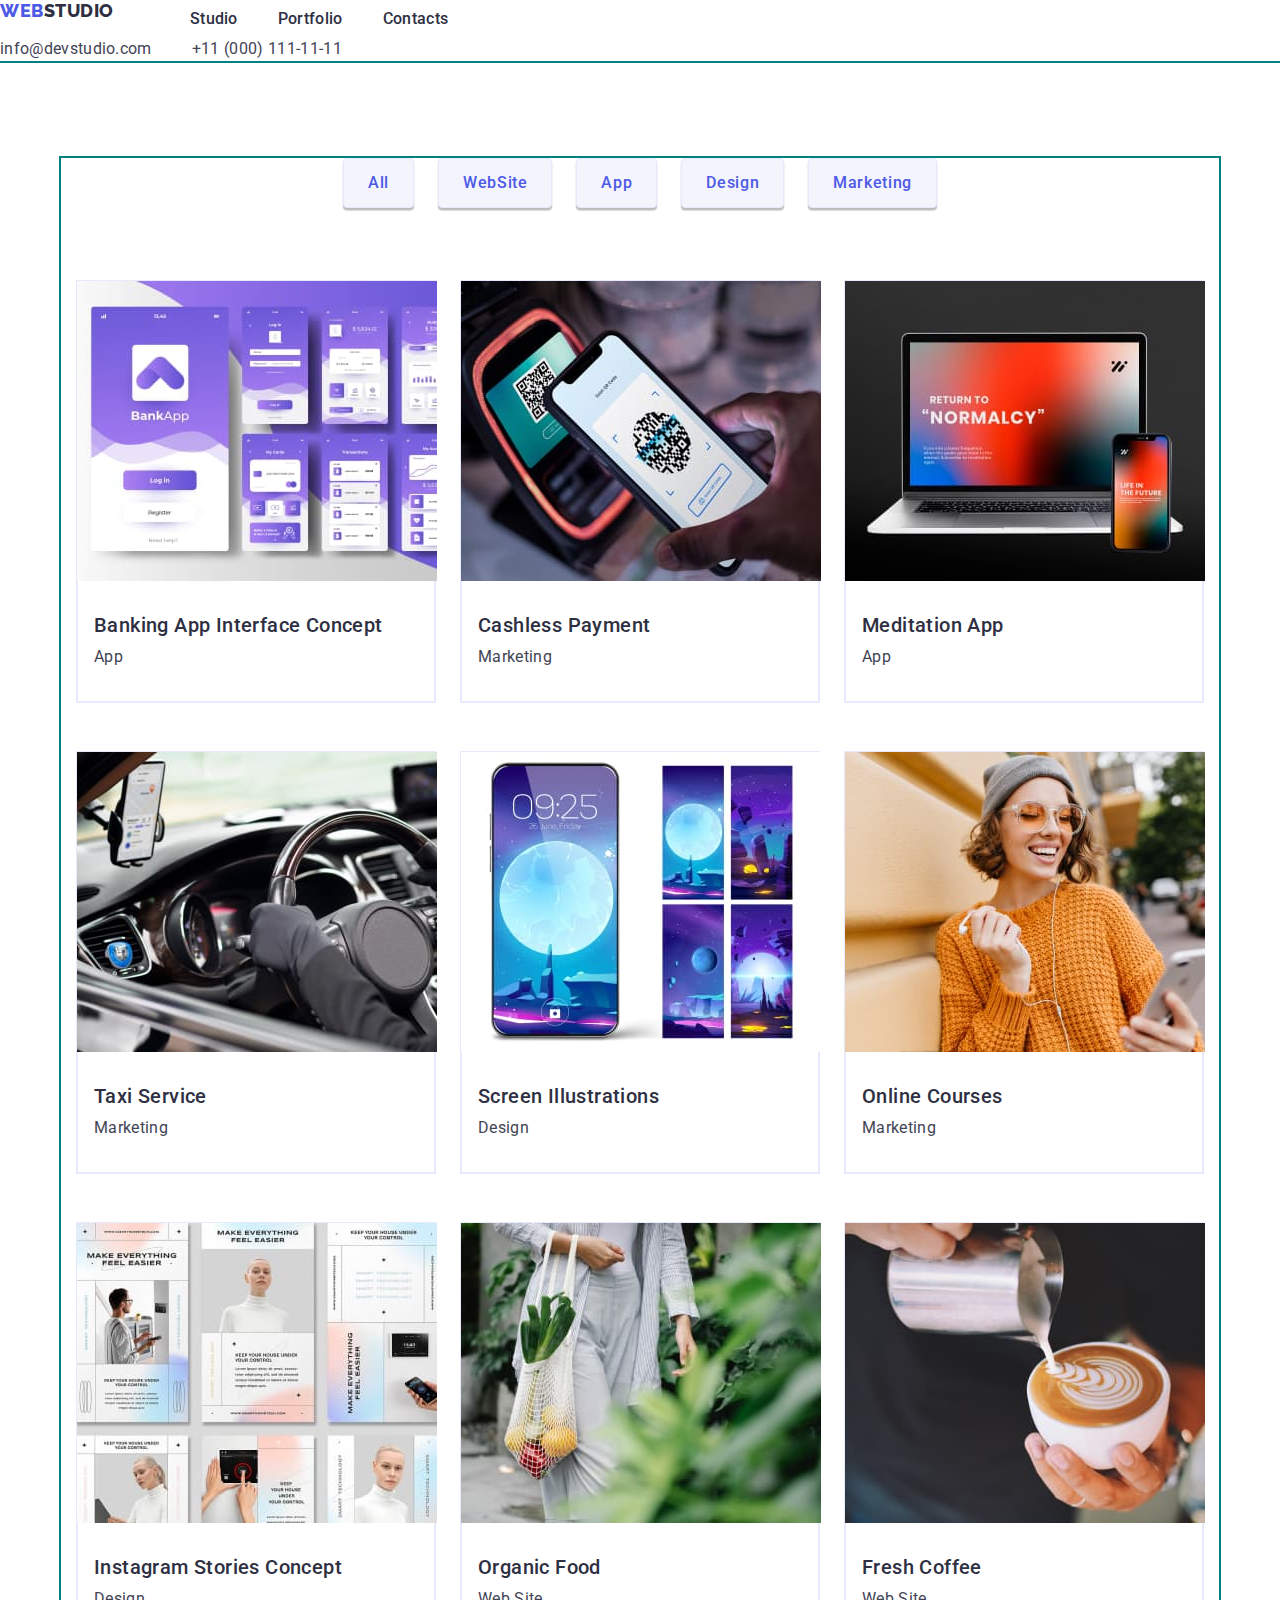
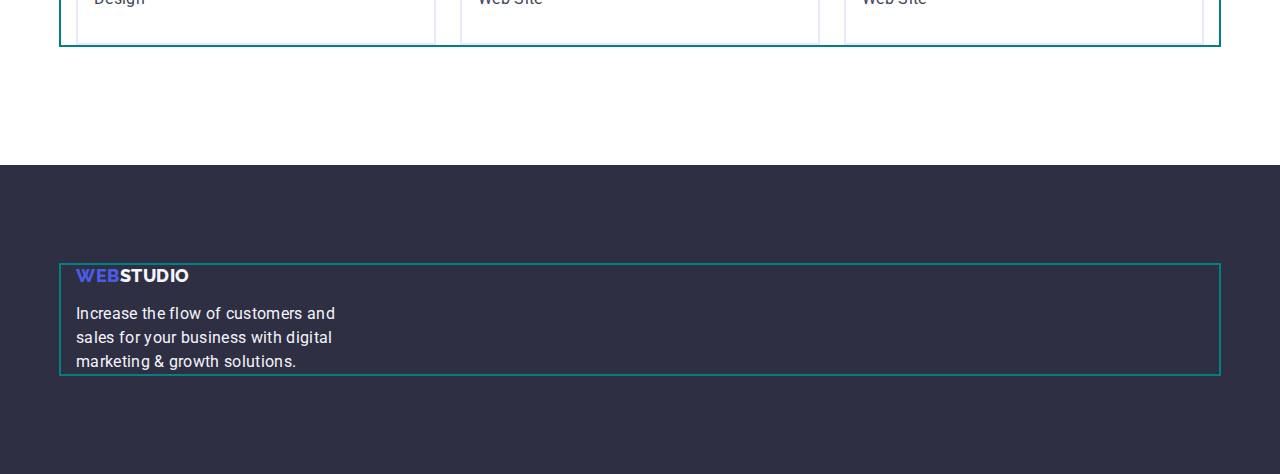
==== commit 2a68bea1: "3333333" ====
--- a/portfolio.html
+++ b/portfolio.html
@@ -14,7 +14,7 @@
 <body>
     <!-- ============= HEADER ============= -->
 <header class="page-header">
-    <div class="container">
+    <div class="header-container">
         <nav class="page-navigation">
             <a class="logo link" href="./index.html" rel="noopener noreferrer">Web<span class="logo-span">Studio</span>
             </a>
@@ -66,66 +66,83 @@
                         <a class="portfolio-image-link" href="">
                             <img class="portfolio-image" src="./images/port_img1.jpg" alt="Banking App Interface Concept picture"
                                 width="360">
-                
+                                       <div class="port-text-container">
                             <h2 class="portfolio-image-title"> Banking App Interface Concept</h2>
                             <p class="portfolio-image-suptitle">App</p>
+                           </div>
                         </a>
                     </li>
                     <li class="portfolio-image-item">
                         <a class="portfolio-image-link" href="">
                             <img class="portfolio-image" src="./images/port_img2.jpg" alt="Cashless Payment picture" width="360">
-                            <h2 class="portfolio-image-title">Cashless Payment</h2>
-                            <p class="portfolio-image-suptitle">Marketing</p>
+                            <div class="port-text-container">
+                                <h2 class="portfolio-image-title">Cashless Payment</h2>
+                                <p class="portfolio-image-suptitle">Marketing</p>
+                            </div>
                         </a>
                     </li>
                     <li class="portfolio-image-item">
                         <a class="portfolio-image-link" href="">
                             <img class="portfolio-image" src="./images/port_img3.jpg" alt="Meditation App picture" width="360">
+                           <div class="port-text-container">
                             <h2 class="portfolio-image-title">Meditation App</h2>
                             <p class="portfolio-image-suptitle">App</p>
+                           </div>
                         </a>
                     </li>
                     <li class="portfolio-image-item">
                         <a class="portfolio-image-link" href="">
                             <img class="portfolio-image" src="./images/port_img4.jpg" alt="Taxi Service picture" width="360">
+                          <div class="port-text-container">
                             <h2 class="portfolio-image-title">Taxi Service</h2>
                             <p class="portfolio-image-suptitle">Marketing</p>
+                          </div>
                         </a>
                     </li>
                     <li class="portfolio-image-item">
                         <a class="portfolio-image-link" href="">
                             <img class="portfolio-image" src="./images/port_img5.jpg" alt="Screen Illustrations picture" width="360">
-                            <h2 class="portfolio-image-title">Screen Illustrations </h2>
-                            <p class="portfolio-image-suptitle">Design</p>
+  <div class="port-text-container">
+    <h2 class="portfolio-image-title">Screen Illustrations </h2>
+    <p class="portfolio-image-suptitle">Design</p>
+  </div>
                         </a>
                     </li>
                     <li class="portfolio-image-item">
                         <a class="portfolio-image-link" href="">
                             <img class="portfolio-image" src="./images/port_img6.jpg" alt="Online Courses picture" width="360">
+                           <div class="port-text-container">
                             <h2 class="portfolio-image-title">Online Courses </h2>
                             <p class="portfolio-image-suptitle">Marketing</p>
+                           </div>
                         </a>
                     </li>
                     <li class="portfolio-image-item">
                         <a class="portfolio-image-link" href="">
                             <img class="portfolio-image" src="./images/port_img7.jpg" alt="Instagram Stories Concept picture"
                                 width="360">
+                           <div class="port-text-container">
                             <h2 class="portfolio-image-title">Instagram Stories Concept </h2>
                             <p class="portfolio-image-suptitle">Design</p>
+                           </div>
                         </a>
                     </li>
                     <li class="portfolio-image-item">
                         <a class="portfolio-image-link" href="">
                             <img class="portfolio-image" src="./images/port_img8.jpg" alt="Organic Food picture" width="360">
+                           <div class="port-text-container">
                             <h2 class="portfolio-image-title">Organic Food </h2>
                             <p class="portfolio-image-suptitle">Web Site</p>
+                           </div>
                         </a>
                     </li>
                     <li class="portfolio-image-item">
                         <a class="portfolio-image-link" href="">
                             <img class="portfolio-image" src="./images/port_img9.jpg" alt="Fresh Coffee picture" width="360">
+                         <div class="port-text-container">
                             <h2 class="portfolio-image-title">Fresh Coffee</h2>
                             <p class="portfolio-image-suptitle">Web Site</p>
+                         </div>
                         </a>
                     </li>
                 </ul>
--- a/css/styles.css
+++ b/css/styles.css
@@ -33,43 +33,46 @@
 
     /* ========= HEADER ========= */
    .page-header 
-   {
-    display: flex;
-    border-bottom: 1px solid #e7e9fc;
+   {border-bottom: 1px solid #e7e9fc; 
     }
+
+   .header-container 
+   {outline: 2px solid teal;}
 
     .page-navigation
      {display: flex;
-    align-items: center;}
+    align-items: center;
+  }
 
 .logo 
 {font-family: 'Raleway', sans-serif;
     font-weight: 800;
     font-size: 18px;
     line-height: 1.17;
-     letter-spacing: 0.03em;
+    letter-spacing: 0.03em;
     text-transform: uppercase;
-    color: var(--iris-btn-background);}
+    color: var(--iris-btn-background);
+    margin-right: 76px;}
 
     .logo-span
     {font-family: 'Raleway', sans-serif;
         font-weight: 800;
         font-size: 18px;
         line-height: 1.17;
-          letter-spacing: 0.03em;
+      letter-spacing: 0.03em;
         text-transform: uppercase;    
         color: var(--main-text-color);
-      margin-right: 76px;}
+      }
 
 .nav-list
 {display: flex;
 gap: 40px;}
 
-.nav-item {padding: 24px 0;}
+.nav-item {}
 
  .nav-link 
  {  font-weight: 500;
-  
+  padding: 24px 0;
     font-size: 16px;
     line-height: 1.5;
     letter-spacing: 0.02em;
@@ -113,10 +116,12 @@
   {font-weight: 700;
     font-size: 56px;
     line-height: 1.07;
-    
+    max-width: 496px;
     letter-spacing: 0.02em;
     color: var(--main-bg-color);
-  margin-bottom: 48px;}
+  
+  margin: 0 auto;
+}
 
     .hero-btn
     {font-family: "Roboto", sans-serif;
@@ -132,16 +137,23 @@
   box-shadow: 0px 4px 4px rgba(0, 0, 0, 0.15);
       border-radius: 4px;
      padding: 16px 32px;
-    border: 1px solid transparent;}
+     height: 56px;
+     min-width: 169px;
+    border: none;
+    margin-top: 48px;
+  display: block;}
                   
   .hero-btn:hover,
   .hero-btn:focus
-        { background-color: var(--hover-ocean-color);} 
+        { background-color: var(--hover-ocean-color);
+        border: 1px solid transparent;} 
 
         /* ========= ADVANTAGES ========= */
   .advantages-section {padding: 120px 156px;
  }
-  
+
+ .hidden-title 
+ {}
 
         .advantages-list 
         {display: flex;
@@ -182,6 +194,9 @@
    display: flex;
    gap: 24px;
  }
+ 
+ .activity-img 
+ {display: block;}
 
  /* ========= OUR TEAM ========= */
 .team-section {background-color: var(--cloud-suptitle-light);
@@ -197,16 +212,21 @@
   letter-spacing: 0.02em;
   text-transform: capitalize;
   color: var(--main-text-color);
-
 margin-bottom: 72px;}
 
-  .team-list  {
-     display: flex;
-     gap: 24px;
-   }
+  .team-list  
+  {display: flex;
+     gap: 24px;   }
   
+.team-img 
+{display: block;}
+
   .team-item {background-color: var(--main-bg-color);
+    border-radius: 0px 0px 4px 4px;
   width: calc((100% - 72px) / 4);}
+
+.names-container 
+{padding: 32px 16px;}
 
   .team-name
   {font-weight: 500;
@@ -215,22 +235,21 @@
     text-align: center;
     letter-spacing: 0.02em;
       color: var(--main-text-color);
-    padding: 32px 16px 0 16px;
+   
   margin-bottom: 8px;}
 
       .team-suptitle
       {font-weight: 400;
-        font-size: 16px;
-        line-height: 24px;
-        text-align: center;
-        letter-spacing: 0.02em;
-              color: var(--slate-contacts-color);
-            padding-bottom: 32px;}
+      font-size: 16px;
+    line-height: 24px;
+     text-align: center;
+    letter-spacing: 0.02em;
+      color: var(--slate-contacts-color);}
 
 /* ========= FOOTER ========= */
 .footer-section
 {background-color: var(--main-text-color);
-padding: 100px 0 100px 156px;
+padding: 100px 0 ;
 }
 
 .logo
@@ -240,7 +259,9 @@
   line-height: 1.17;
   letter-spacing: 0.03em;
   text-transform: uppercase;
-  color: var(--iris-btn-background);}
+  color: var(--iris-btn-background);
+display: inline-block;
+margin-bottom: 16px;}
 
   .footer-logo
   {font-family: 'Raleway', sans-serif;
@@ -258,19 +279,19 @@
     letter-spacing: 0.02em;
     color: var(--cloud-suptitle-light);
   width: 264px;
-margin-top: 16px;}
+}
 
     /* ========= PORTFOLIO ========= */
 .portfolio-section 
-{padding-top: 76px;
-padding-bottom: 120px;}
+{padding-top: 96px;
+  padding-bottom: 120px;}
 
 .portfolio-btn-list 
 {display: flex;
 justify-content: center;
   gap: 24px;
 margin-bottom: 72px;
-padding: 0 427px 0 427px;}
+}
   
 .portfolio-btn
     {font-family: "Roboto", sans-serif;
@@ -285,11 +306,7 @@
         background-color: var(--cloud-suptitle-light);
       cursor: pointer;
     padding: 12px 24px; 
-  
-    border: 1px solid #e7e9fc;
-    
-    
-}
+      border: 1px solid #e7e9fc;   }
 
       .portfolio-btn:hover,
       .portfolio-btn:focus
@@ -301,9 +318,15 @@
 {display: flex;
 flex-wrap: wrap;
 column-gap: 24px;
-row-gap: 48px;
-
-}
+row-gap: 48px;}
+
+.portfolio-image
+{display: block;}
+
+.port-text-container 
+{padding: 32px 16px;
+border: 1px solid #e7e9fc;
+border-top: none;}
 
 .portfolio-image-item
 {border: 1px solid #E7E9FC;
@@ -316,8 +339,6 @@
   line-height: 1.2;
   letter-spacing: 0.02em;
   color: var(--main-text-color);
-padding-top: 32px;
-padding-left: 16px;
 margin-bottom: 8px;}
 
   .portfolio-image-suptitle
@@ -326,7 +347,6 @@
     line-height: 1.5;
       letter-spacing: 0.02em;
       color: var(--slate-contacts-color);
-    padding-left: 16px;
-  padding-bottom: 32px;}
+    }
 
             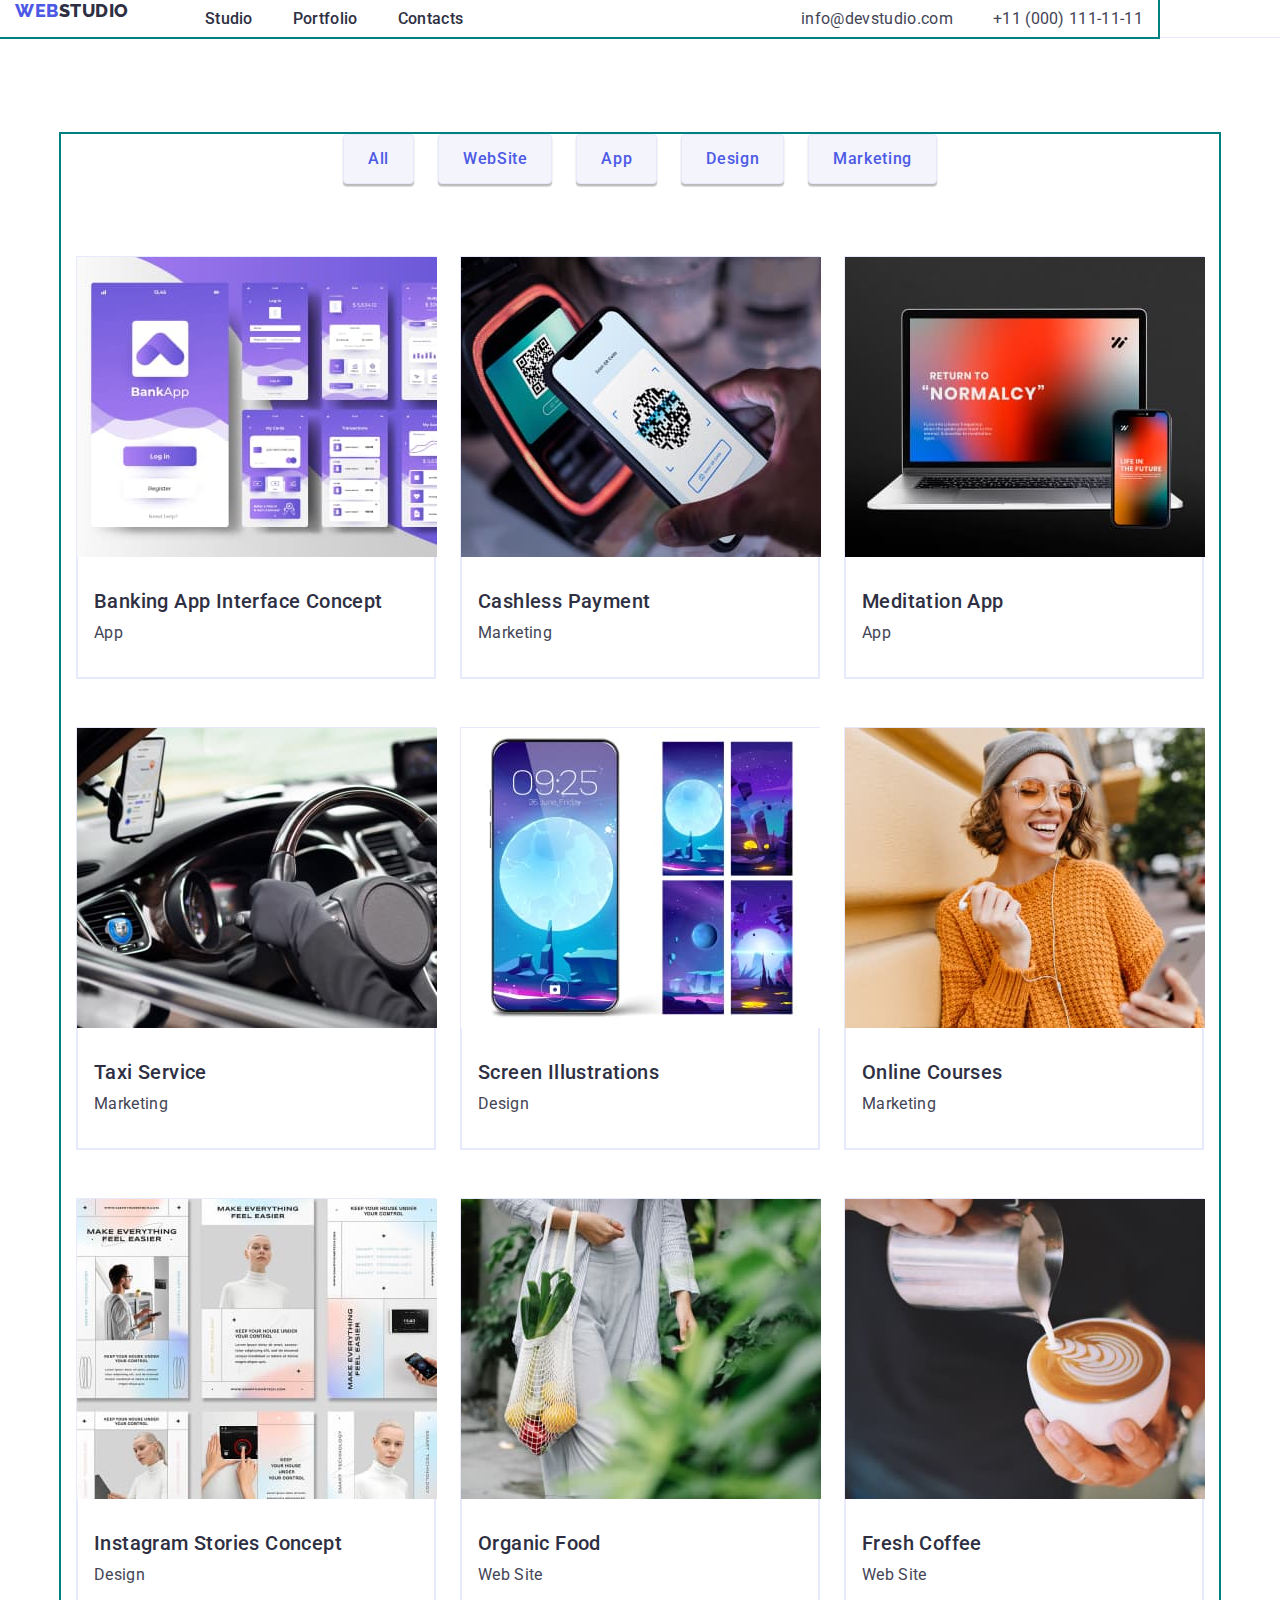
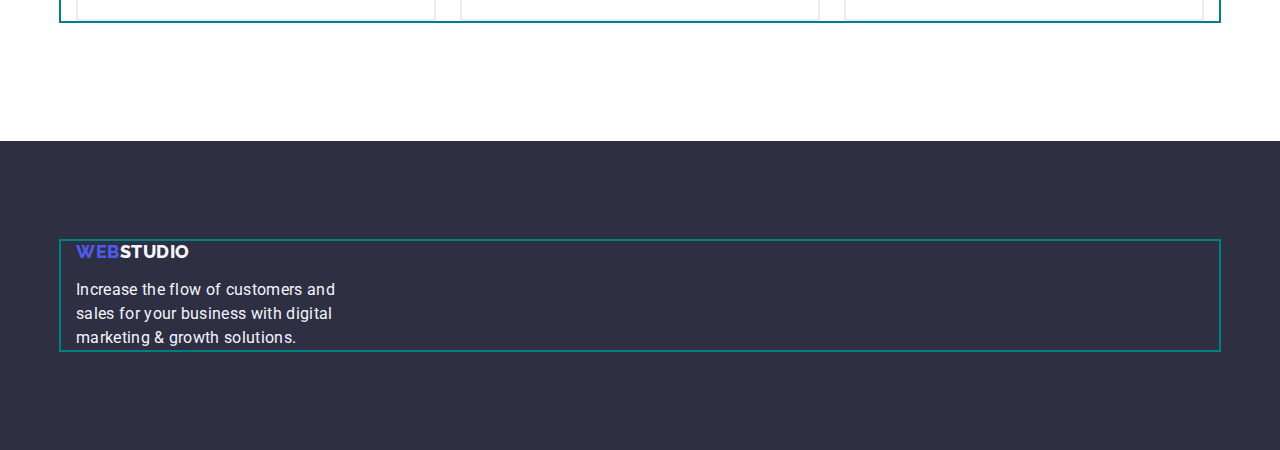
==== commit 332b8c4f: "333" ====
--- a/portfolio.html
+++ b/portfolio.html
@@ -46,7 +46,7 @@
     <main>
    <section class="portfolio-section">
     <div class="container">
-                    <h1 hidden>Portfolio</h1>
+                    <h1 class="visually-hidden" hidden>Portfolio</h1>
             <ul class="portfolio-btn-list">
                 <li class="portfolio-btn-item">
                     <button class="portfolio-btn" type="button">All</button></li>
--- a/css/styles.css
+++ b/css/styles.css
@@ -37,7 +37,12 @@
     }
 
    .header-container 
-   {outline: 2px solid teal;}
+   {outline: 2px solid teal;
+  display: flex;
+width: 1158px;
+padding: 0 15px;
+justify-content: center;
+align-items: center;}
 
     .page-navigation
      {display: flex;
@@ -84,14 +89,13 @@
 
     .page-address
     {font-style: normal;
-
+      margin-left: auto;
   }
 
     .address-list {display: flex; 
     gap: 40px; 
-  margin-left: auto;  }
-    
-  
+   }
+      
     .header-contacts
     {   font-weight: 400;
         font-size: 16px;
@@ -152,8 +156,8 @@
   .advantages-section {padding: 120px 156px;
  }
 
- .hidden-title 
- {}
+.visually-hidden
+ {overflow: hidden;}
 
         .advantages-list 
         {display: flex;
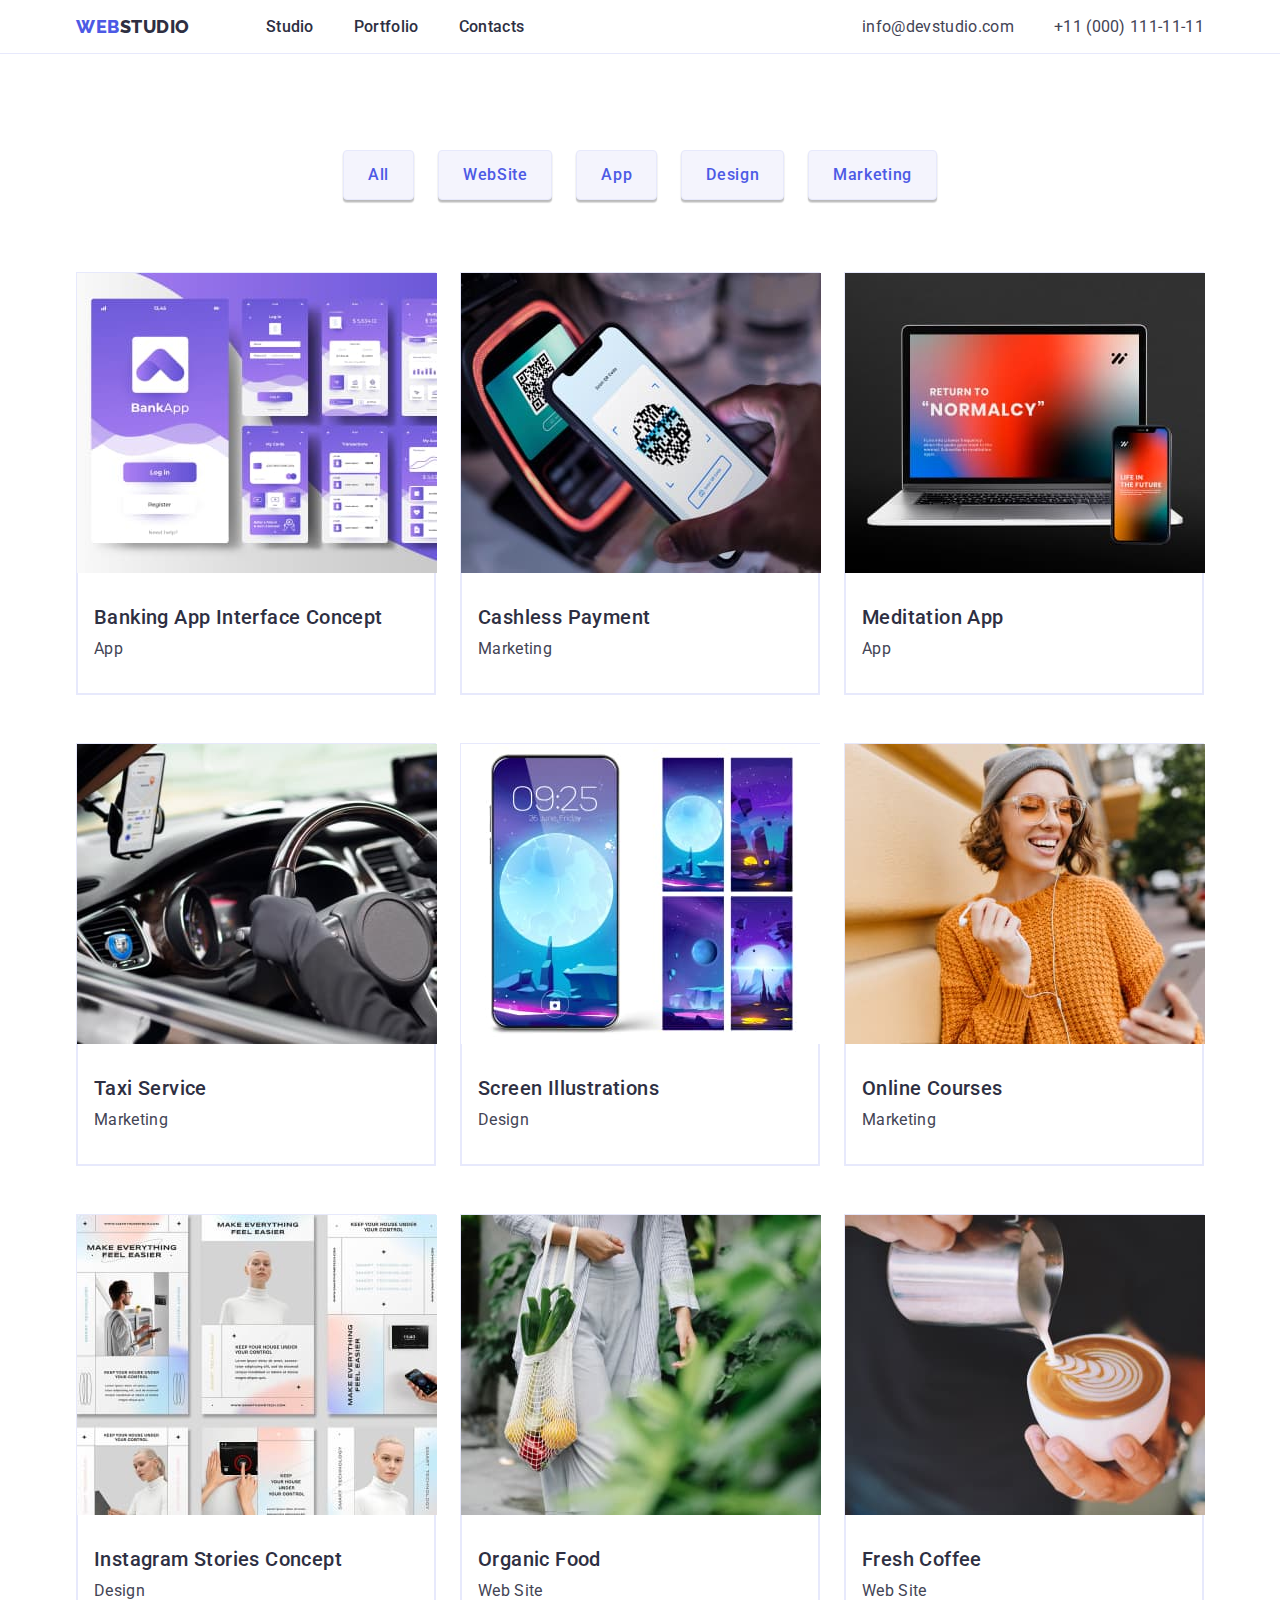
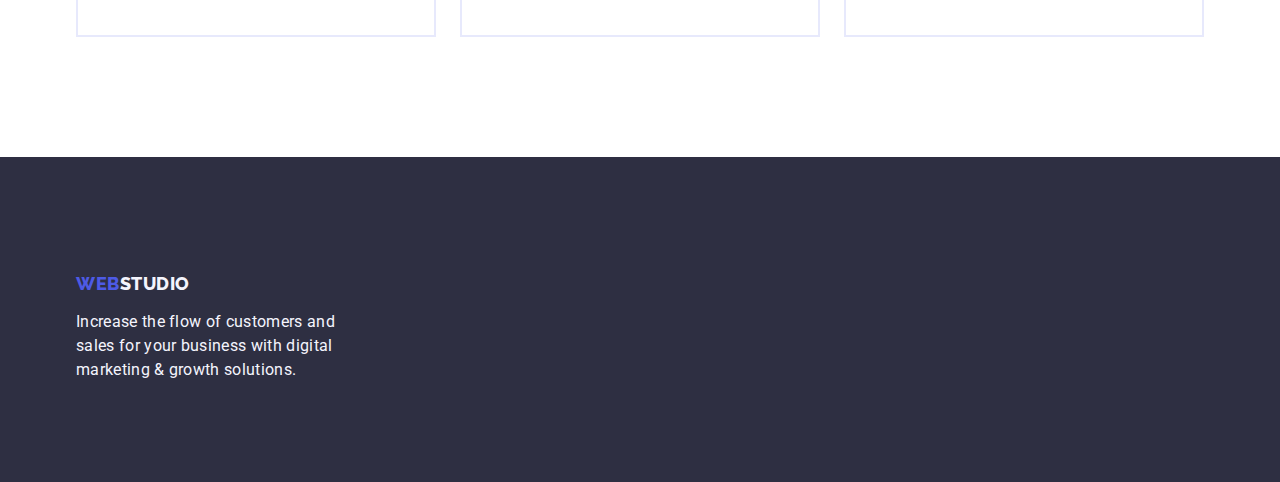
==== commit 744cf413: "333" ====
--- a/portfolio.html
+++ b/portfolio.html
@@ -14,9 +14,9 @@
 <body>
     <!-- ============= HEADER ============= -->
 <header class="page-header">
-    <div class="header-container">
-        <nav class="page-navigation">
-            <a class="logo link" href="./index.html" rel="noopener noreferrer">Web<span class="logo-span">Studio</span>
+    <div class="container header-container">
+        <nav class="page-nav">
+            <a class="logo" href="./index.html" rel="noopener noreferrer">Web<span class="logo-span">Studio</span>
             </a>
             <ul class="nav-list">
                 <li class="nav-item">
--- a/css/styles.css
+++ b/css/styles.css
@@ -12,7 +12,8 @@
     color: var(--slate-contacts-color);
 font-style: normal;}
 
-a {text-decoration: none;}
+a {text-decoration: none;
+}
 ul, ol {
   list-style-type: none;
   margin: 0;
@@ -26,8 +27,8 @@
 p {margin: 0;}
 
 .container 
-{width: 1158px;
-outline: 2px solid teal;
+{  /* outline: 2px solid teal; */
+  width: 1158px;
 margin: 0 auto;
 padding: 0 15px;}
 
@@ -37,35 +38,37 @@
     }
 
    .header-container 
-   {outline: 2px solid teal;
-  display: flex;
-width: 1158px;
-padding: 0 15px;
-justify-content: center;
-align-items: center;}
-
-    .page-navigation
+ {
+  padding: 0 15px;
+display: flex;
+align-items: center;
+}
+
+    .page-nav
      {display: flex;
     align-items: center;
   }
 
 .logo 
-{font-family: 'Raleway', sans-serif;
+{ margin-right: 76px;
+ margin-top: 16px;
+    
+  font-family: 'Raleway', sans-serif;
     font-weight: 800;
     font-size: 18px;
     line-height: 1.17;
     letter-spacing: 0.03em;
     text-transform: uppercase;
-    color: var(--iris-btn-background);
-    margin-right: 76px;}
+    color: var(--iris-btn-background);    }
 
     .logo-span
-    {font-family: 'Raleway', sans-serif;
+    {  font-family: 'Raleway', sans-serif;
         font-weight: 800;
         font-size: 18px;
         line-height: 1.17;
       letter-spacing: 0.03em;
-        text-transform: uppercase;    
+        text-transform: uppercase;  
+
         color: var(--main-text-color);
       }
 
@@ -76,8 +79,10 @@
 .nav-item {}
 
  .nav-link 
- {  font-weight: 500;
-  padding: 24px 0;
+ { padding-top: 24px;
+  padding-bottom: 24px;
+  
+  font-weight: 500;
     font-size: 16px;
     line-height: 1.5;
     letter-spacing: 0.02em;
@@ -153,11 +158,12 @@
         border: 1px solid transparent;} 
 
         /* ========= ADVANTAGES ========= */
-  .advantages-section {padding: 120px 156px;
- }
+  .advantages-section 
+  {padding-top: 120px;
+  padding-bottom: 120px; }
 
 .visually-hidden
- {overflow: hidden;}
+ {display: none;}
 
         .advantages-list 
         {display: flex;
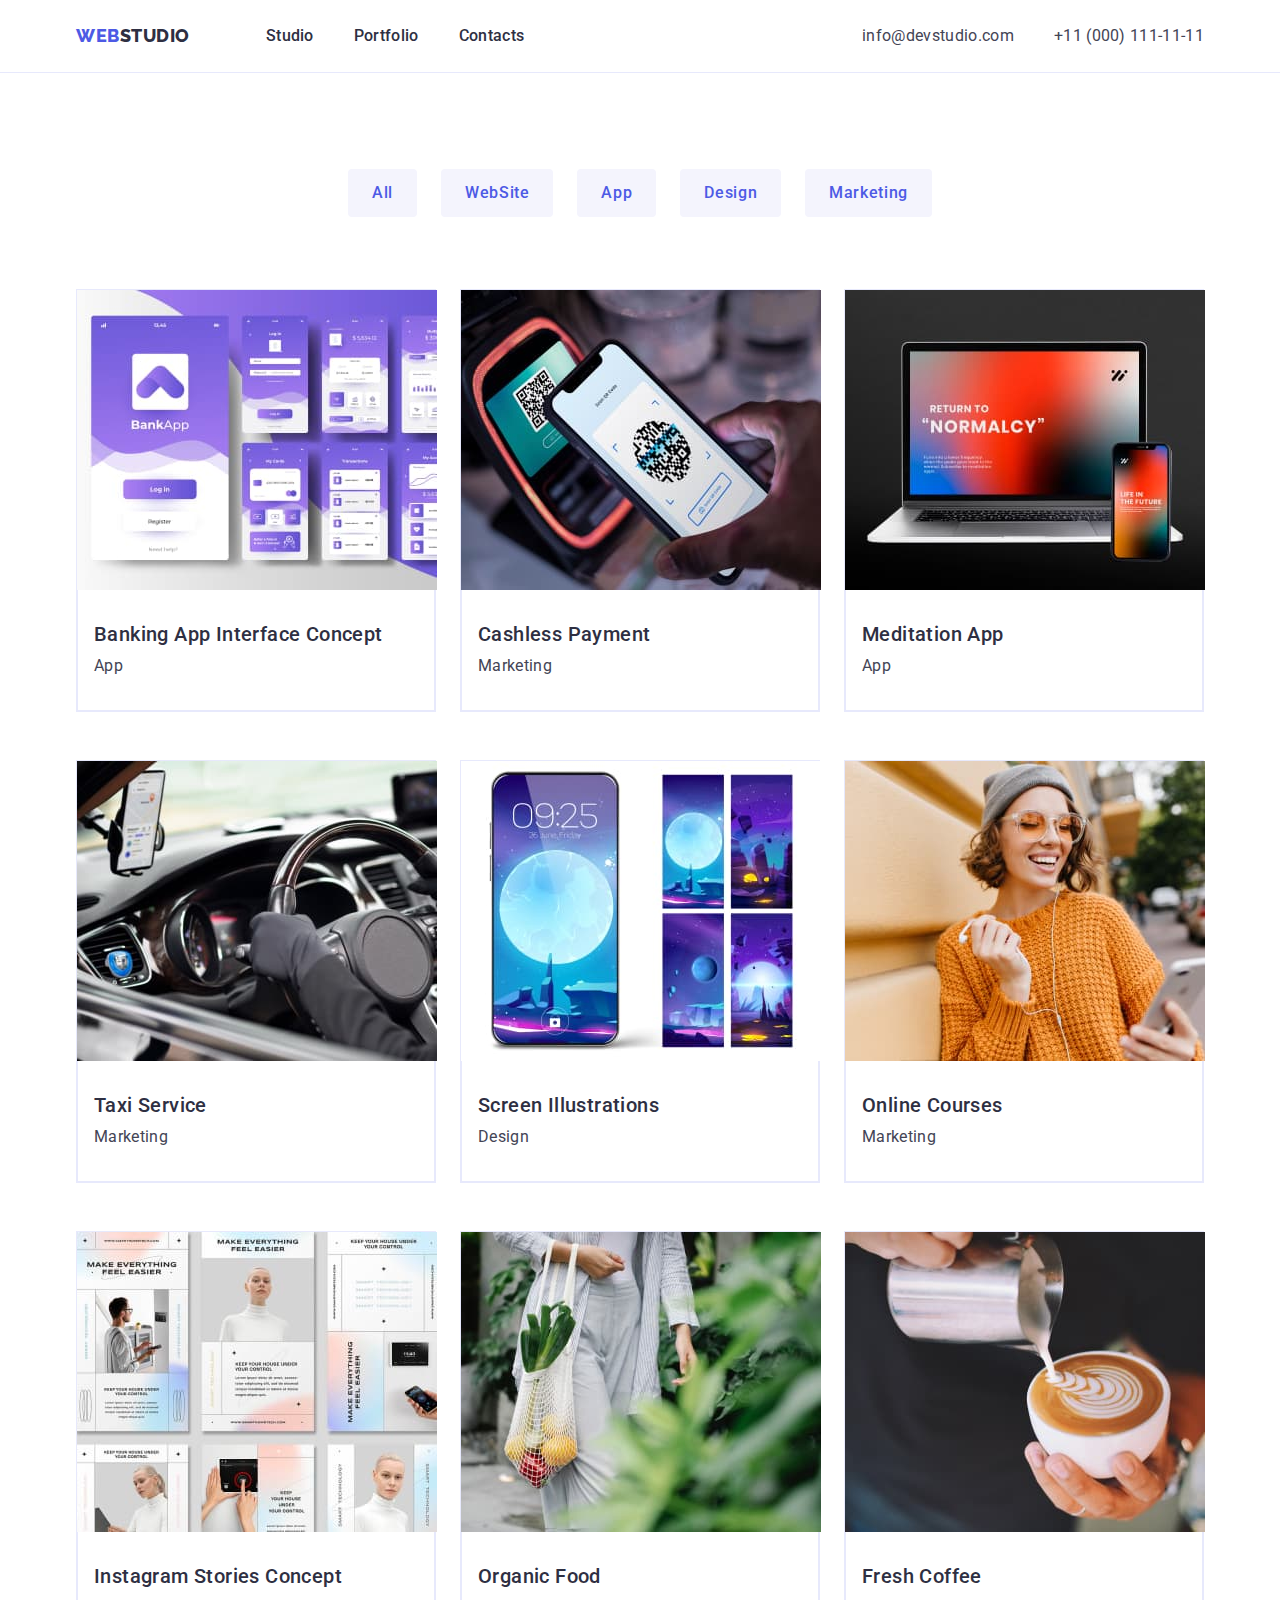
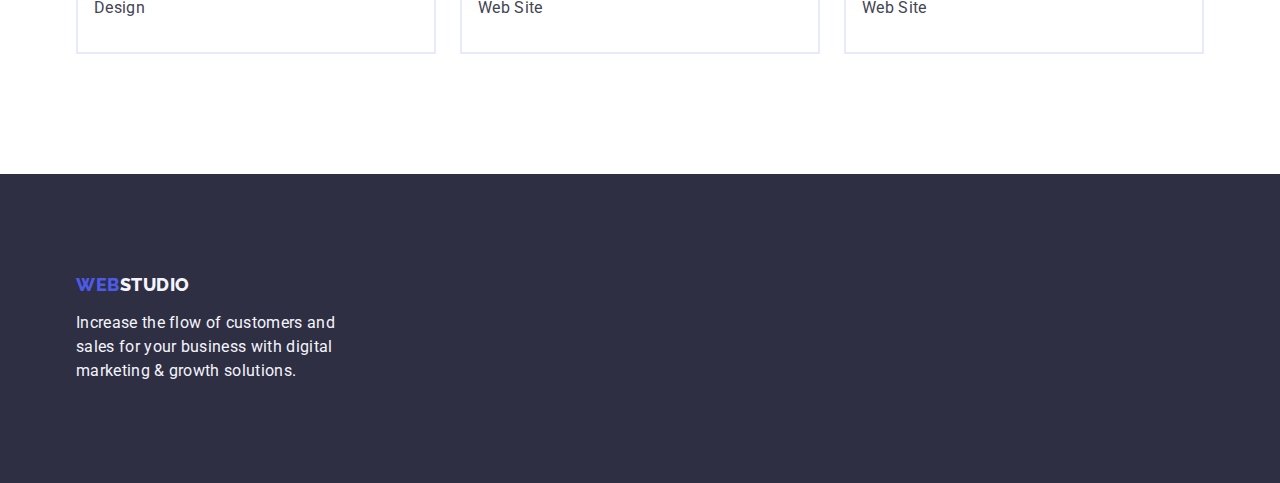
==== commit 7a80edbf: "333" ====
--- a/portfolio.html
+++ b/portfolio.html
@@ -5,6 +5,7 @@
     <meta http-equiv="X-UA-Compatible" content="IE=edge">
     <meta name="viewport" content="width=device-width, initial-scale=1.0">
     <title>Portfolio</title>
+    <link rel="shortcut icon" href="./images/compass-drafting-solid.svg" type="image/svg">
     <link rel="preconnect" href="https://fonts.googleapis.com">
     <link rel="preconnect" href="https://fonts.gstatic.com" crossorigin>
     <link href="https://fonts.googleapis.com/css2?family=Raleway:wght@800&family=Roboto:wght@400;500;700&display=swap" rel="stylesheet">
@@ -151,7 +152,7 @@
     </main>
 <footer class="footer-section">
     <div class="container">
-        <a class="logo" href="./index.html" rel="noopener noreferrer">Web<span class="footer-logo">Studio</span>
+        <a class="logo-foot" href="./index.html" rel="noopener noreferrer">Web<span class="footer-logo">Studio</span>
         </a>
         <p class="footer-suptitle">Increase the flow of customers and sales for your business with digital marketing &
             growth
--- a/css/styles.css
+++ b/css/styles.css
@@ -4,7 +4,8 @@
 --main-text-color: #2E2F42;
 --slate-contacts-color: #434455;
 --hover-ocean-color: #404BBF;
---cloud-suptitle-light: #F4F4FD;}
+--cloud-suptitle-light: #F4F4FD;
+--portfolio-button-shadow: #e7e9fc;}
 
 body 
 {font-family: "Roboto", sans-serif;
@@ -13,7 +14,7 @@
 font-style: normal;}
 
 a {text-decoration: none;
-}
+  }
 ul, ol {
   list-style-type: none;
   margin: 0;
@@ -27,16 +28,17 @@
 p {margin: 0;}
 
 .container 
-{  /* outline: 2px solid teal; */
+{  
+  /* outline: 2px solid teal; */
   width: 1158px;
 margin: 0 auto;
-padding: 0 15px;}
+padding: 0 15px;
+}
 
     /* ========= HEADER ========= */
    .page-header 
-   {border-bottom: 1px solid #e7e9fc; 
-    }
-
+   {border-bottom: 1px solid var(--portfolio-button-shadow); }
+   
    .header-container 
  {
   padding: 0 15px;
@@ -44,15 +46,14 @@
 align-items: center;
 }
 
-    .page-nav
-     {display: flex;
-    align-items: center;
-  }
+.page-nav
+{display: flex;
+align-items: center;}
 
 .logo 
 { margin-right: 76px;
- margin-top: 16px;
-    
+
+
   font-family: 'Raleway', sans-serif;
     font-weight: 800;
     font-size: 18px;
@@ -74,14 +75,16 @@
 
 .nav-list
 {display: flex;
-gap: 40px;}
+gap: 40px;
+
+}
 
 .nav-item {}
 
  .nav-link 
  { padding-top: 24px;
   padding-bottom: 24px;
-  
+  display: block;
   font-weight: 500;
     font-size: 16px;
     line-height: 1.5;
@@ -118,7 +121,7 @@
  .hero-section
    {background-color: var(--main-text-color);
   padding: 188px 0;
-  text-align: center;
+  
   }
 
  .hero-title 
@@ -128,7 +131,6 @@
     max-width: 496px;
     letter-spacing: 0.02em;
     color: var(--main-bg-color);
-  
   margin: 0 auto;
 }
 
@@ -163,11 +165,22 @@
   padding-bottom: 120px; }
 
 .visually-hidden
- {display: none;}
+ {position: absolute;
+  width: 1px;
+  height: 1px;
+  margin: -1px;
+  border: 0;
+  padding: 0;
+  white-space: nowrap;
+  clip-path: inset(100%);
+  clip: rect(0 0 0 0);
+  overflow: hidden;}
 
         .advantages-list 
         {display: flex;
-            gap: 24px;}
+            gap: 24px;
+          
+          }
 
   .advantages-item {width: 264px;}
 
@@ -209,7 +222,8 @@
  {display: block;}
 
  /* ========= OUR TEAM ========= */
-.team-section {background-color: var(--cloud-suptitle-light);
+.team-section 
+{background-color: var(--cloud-suptitle-light);
  padding-top: 120px;
  padding-bottom: 120px; 
 }
@@ -262,7 +276,7 @@
 padding: 100px 0 ;
 }
 
-.logo
+.logo-foot
 {font-family: 'Raleway', sans-serif;
   font-weight: 800;
   font-size: 18px;
@@ -271,7 +285,9 @@
   text-transform: uppercase;
   color: var(--iris-btn-background);
 display: inline-block;
-margin-bottom: 16px;}
+
+margin-bottom: 16px;
+}
 
   .footer-logo
   {font-family: 'Raleway', sans-serif;
@@ -310,19 +326,23 @@
       font-size: 16px;
       line-height: 1.5;
       letter-spacing: 0.04em;
-box-shadow: 0px 3px 1px rgba(0, 0, 0, 0.1), 0px 2px 1px rgba(0, 0, 0, 0.08), 0px 2px 2px rgba(0, 0, 0, 0.12);
   border-radius: 4px;
           color: var(--iris-btn-background);
         background-color: var(--cloud-suptitle-light);
       cursor: pointer;
     padding: 12px 24px; 
-      border: 1px solid #e7e9fc;   }
+  border: none;
+        }
 
       .portfolio-btn:hover,
       .portfolio-btn:focus
       {background-color: var(--hover-ocean-color);
         color: var(--main-bg-color); 
-      border: 1px solid transparent;     }
+        box-shadow: 0px 3px 1px rgba(0, 0, 0, 0.1),
+         0px 2px 1px rgba(0, 0, 0, 0.08),
+         0px 2px 2px rgba(0, 0, 0, 0.12);
+       
+       }
 
 .portfolio-image-list
 {display: flex;
@@ -335,11 +355,11 @@
 
 .port-text-container 
 {padding: 32px 16px;
-border: 1px solid #e7e9fc;
+border: 1px solid var(--portfolio-button-shadow);
 border-top: none;}
 
 .portfolio-image-item
-{border: 1px solid #E7E9FC;
+{border: 1px solid var(--portfolio-button-shadow);
   width: calc((100% - 48px) / 3);
 }
 
